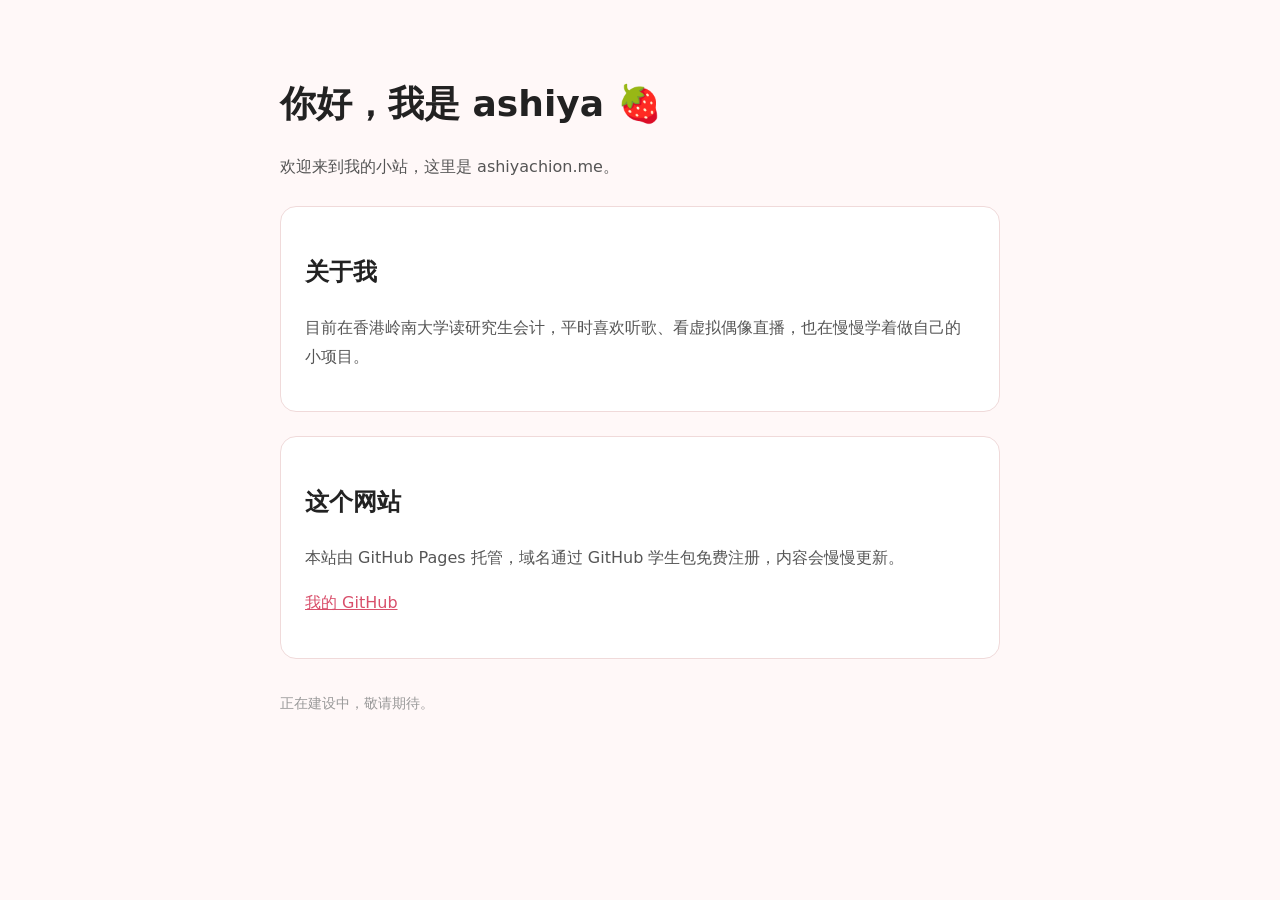
==== index.html @ 86b47fbd "Add personal homepage" ====
<!DOCTYPE html>
<html lang="zh-CN">
<head>
<meta charset="utf-8">
<meta name="viewport" content="width=device-width, initial-scale=1">
<title>ashiya 的小站</title>
<style>
body{font-family:system-ui,-apple-system,"PingFang SC","Microsoft YaHei",sans-serif;max-width:720px;margin:0 auto;padding:48px 24px;color:#222;line-height:1.8;background:#fff8f8}
h1{font-size:36px;margin-bottom:8px}
p{color:#555}
.card{background:#fff;border:1px solid #f0dada;border-radius:16px;padding:24px;margin-top:24px}
a{color:#d94f6b}
</style>
</head>
<body>
<h1>你好，我是 ashiya 🍓</h1>
<p>欢迎来到我的小站，这里是 ashiyachion.me。</p>
<div class="card">
<h2>关于我</h2>
<p>目前在香港岭南大学读研究生会计，平时喜欢听歌、看虚拟偶像直播，也在慢慢学着做自己的小项目。</p>
</div>
<div class="card">
<h2>这个网站</h2>
<p>本站由 GitHub Pages 托管，域名通过 GitHub 学生包免费注册，内容会慢慢更新。</p>
<p><a href="https://github.com/rochienn">我的 GitHub</a></p>
</div>
<p style="margin-top:32px;color:#999;font-size:14px">正在建设中，敬请期待。</p>
</body>
</html>
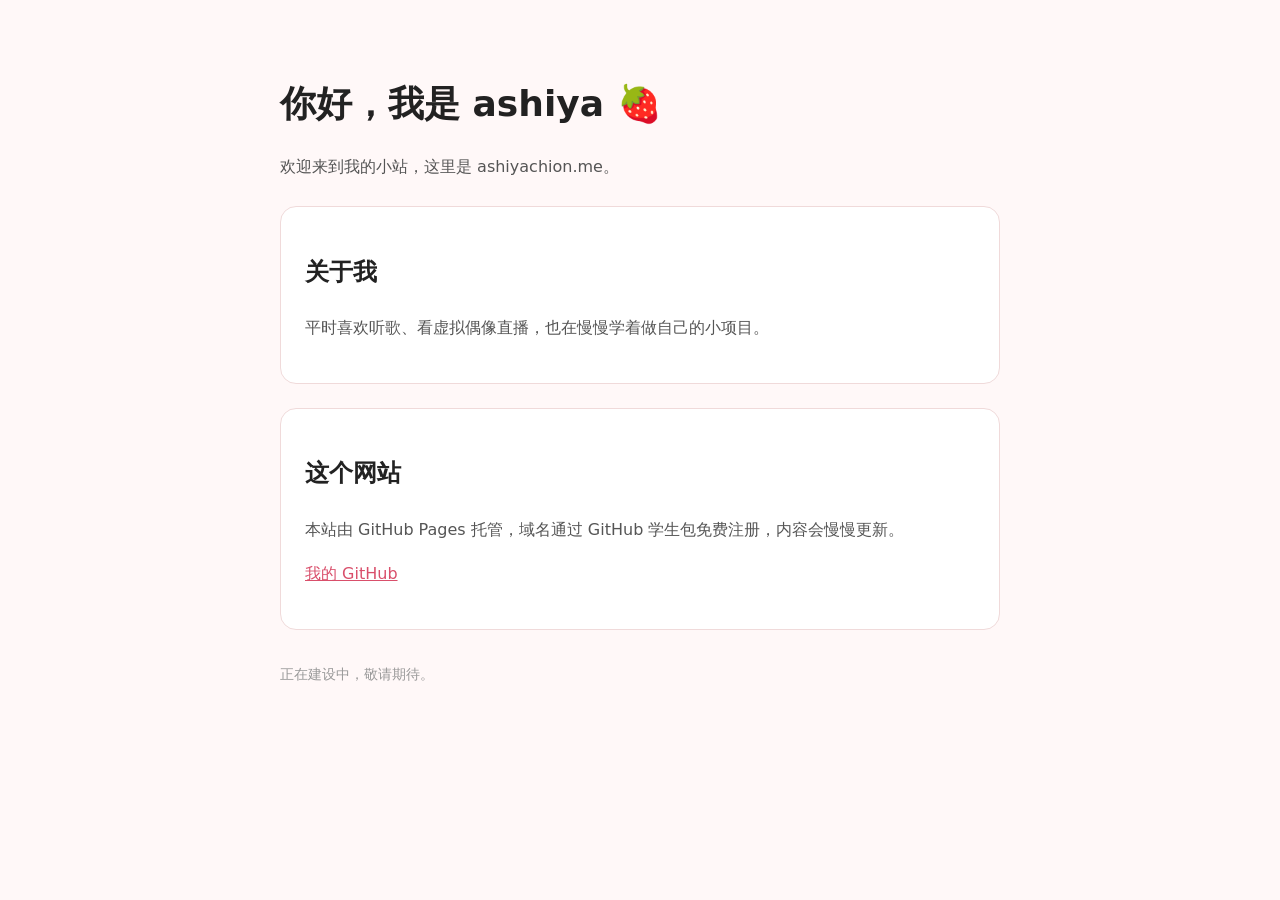
==== commit 9b46199e: "Update introduction in index.html Removed the mention of studying at Lingnan University from the int" ====
--- a/index.html
+++ b/index.html
@@ -17,7 +17,7 @@
 <p>欢迎来到我的小站，这里是 ashiyachion.me。</p>
 <div class="card">
 <h2>关于我</h2>
-<p>目前在香港岭南大学读研究生会计，平时喜欢听歌、看虚拟偶像直播，也在慢慢学着做自己的小项目。</p>
+<p>平时喜欢听歌、看虚拟偶像直播，也在慢慢学着做自己的小项目。</p>
 </div>
 <div class="card">
 <h2>这个网站</h2>
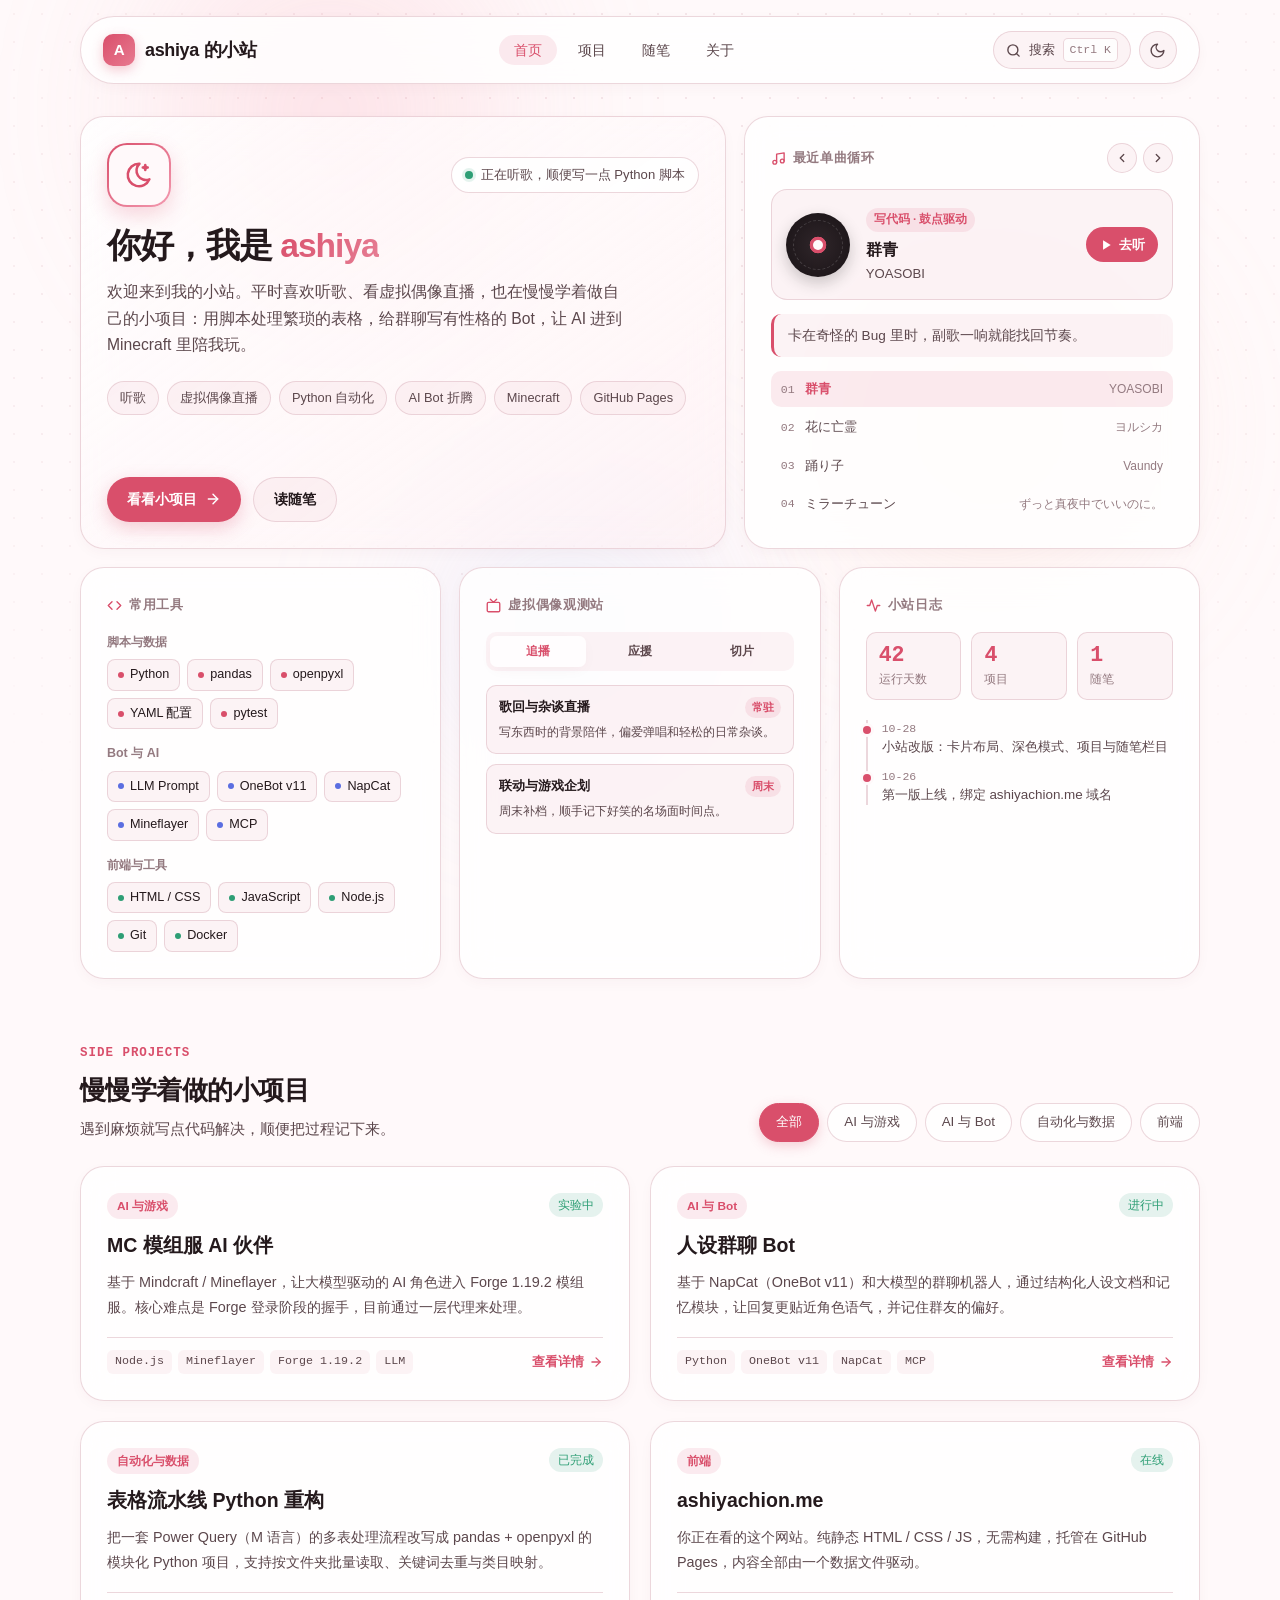
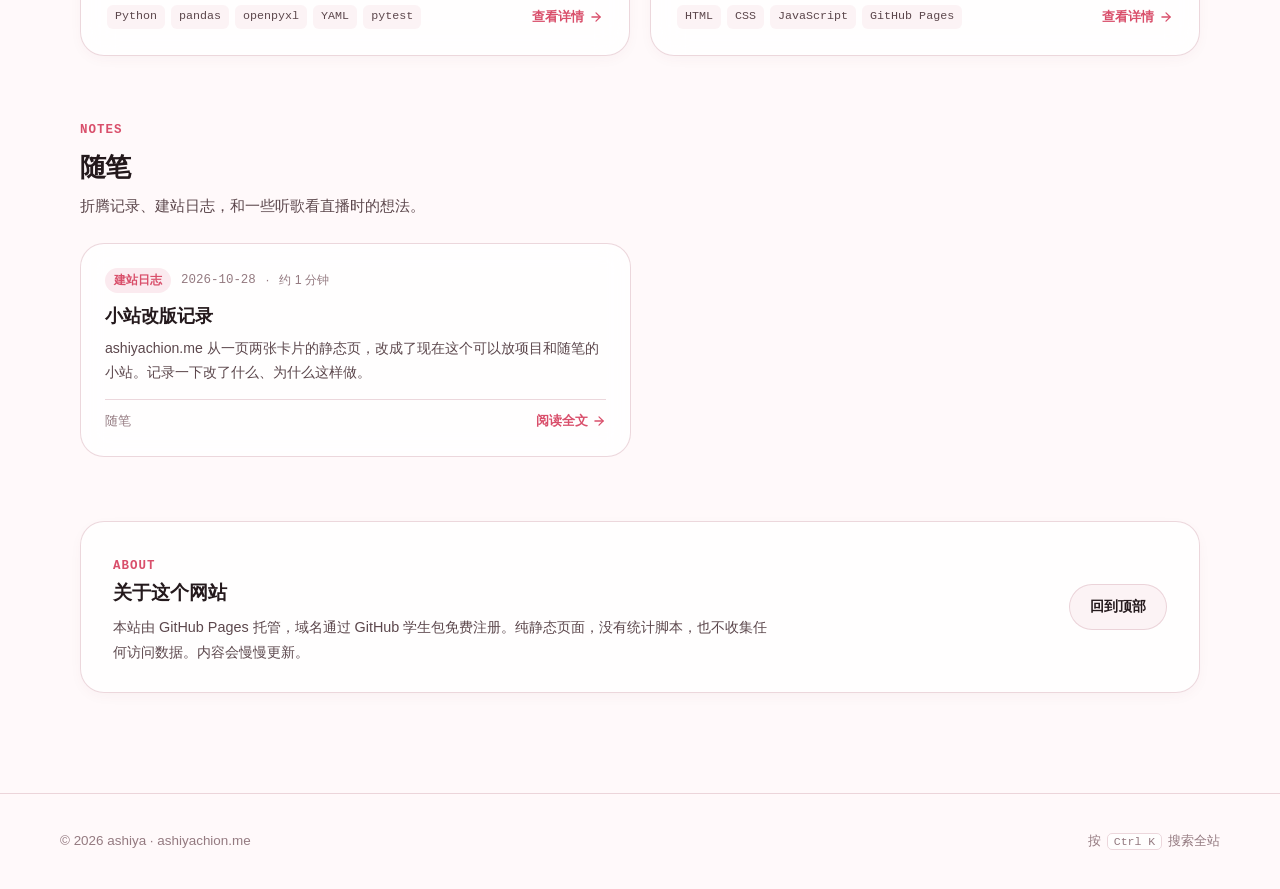
==== commit 9f3e6c85: "Update personal site with card layout, themes, projects and notes" ====
--- a/index.html
+++ b/index.html
@@ -1,29 +1,283 @@
 <!DOCTYPE html>
 <html lang="zh-CN">
 <head>
-<meta charset="utf-8">
-<meta name="viewport" content="width=device-width, initial-scale=1">
-<title>ashiya 的小站</title>
-<style>
-body{font-family:system-ui,-apple-system,"PingFang SC","Microsoft YaHei",sans-serif;max-width:720px;margin:0 auto;padding:48px 24px;color:#222;line-height:1.8;background:#fff8f8}
-h1{font-size:36px;margin-bottom:8px}
-p{color:#555}
-.card{background:#fff;border:1px solid #f0dada;border-radius:16px;padding:24px;margin-top:24px}
-a{color:#d94f6b}
-</style>
+  <meta charset="utf-8" />
+  <meta name="viewport" content="width=device-width, initial-scale=1" />
+  <title>ashiya 的小站</title>
+  <meta name="description" content="ashiya 的个人小站：听歌、虚拟偶像直播，以及慢慢学着做的小项目。" />
+  <link rel="canonical" href="https://ashiyachion.me/" />
+
+  <meta property="og:type" content="website" />
+  <meta property="og:site_name" content="ashiya 的小站" />
+  <meta property="og:title" content="ashiya 的小站" />
+  <meta property="og:description" content="听歌、虚拟偶像直播，以及慢慢学着做的小项目。" />
+  <meta property="og:url" content="https://ashiyachion.me/" />
+  <meta property="og:locale" content="zh_CN" />
+  <meta name="twitter:card" content="summary" />
+
+  <meta name="theme-color" content="#fff9fa" />
+  <link rel="icon" type="image/svg+xml" href="./assets/favicon.svg" />
+
+  <!-- 在渲染前确定主题，避免深色模式下首屏闪白 -->
+  <script>
+    (function () {
+      var t = null;
+      try { t = localStorage.getItem("ashiya_theme"); } catch (e) {}
+      if (t !== "light" && t !== "dark") {
+        t = window.matchMedia && window.matchMedia("(prefers-color-scheme: dark)").matches ? "dark" : "light";
+      }
+      document.documentElement.setAttribute("data-theme", t);
+    })();
+  </script>
+
+  <link rel="stylesheet" href="./assets/css/style.css" />
 </head>
 <body>
-<h1>你好，我是 ashiya 🍓</h1>
-<p>欢迎来到我的小站，这里是 ashiyachion.me。</p>
-<div class="card">
-<h2>关于我</h2>
-<p>平时喜欢听歌、看虚拟偶像直播，也在慢慢学着做自己的小项目。</p>
-</div>
-<div class="card">
-<h2>这个网站</h2>
-<p>本站由 GitHub Pages 托管，域名通过 GitHub 学生包免费注册，内容会慢慢更新。</p>
-<p><a href="https://github.com/rochienn">我的 GitHub</a></p>
-</div>
-<p style="margin-top:32px;color:#999;font-size:14px">正在建设中，敬请期待。</p>
+  <a class="skip-link" href="#main">跳到正文</a>
+
+  <div class="ambient-canvas" aria-hidden="true">
+    <div class="ambient-grid"></div>
+    <div class="ambient-orb orb-1"></div>
+    <div class="ambient-orb orb-2"></div>
+    <div class="ambient-orb orb-3"></div>
+  </div>
+
+  <header class="site-header">
+    <nav class="navbar-glass" aria-label="主导航">
+      <a href="#overview" class="brand-link">
+        <span class="brand-mark" aria-hidden="true">A</span>
+        <span class="brand-name">ashiya 的小站</span>
+      </a>
+
+      <ul class="nav-links">
+        <li><a href="#overview" class="nav-link">首页</a></li>
+        <li><a href="#projects" class="nav-link">项目</a></li>
+        <li><a href="#notes" class="nav-link">随笔</a></li>
+        <li><a href="#about-site" class="nav-link">关于</a></li>
+      </ul>
+
+      <div class="nav-actions">
+        <button type="button" class="cmd-trigger" id="cmd-trigger-btn" aria-label="搜索（Ctrl + K）">
+          <svg width="15" height="15" viewBox="0 0 24 24" fill="none" stroke="currentColor" stroke-width="2.2" stroke-linecap="round" stroke-linejoin="round" aria-hidden="true"><circle cx="11" cy="11" r="8"/><path d="m21 21-4.3-4.3"/></svg>
+          <span class="cmd-trigger-text">搜索</span>
+          <kbd class="cmd-kbd mono">Ctrl K</kbd>
+        </button>
+
+        <button type="button" class="icon-btn" id="theme-toggle-btn" aria-label="切换深色模式" aria-pressed="false">
+          <svg class="icon-moon" width="17" height="17" viewBox="0 0 24 24" fill="none" stroke="currentColor" stroke-width="2" stroke-linecap="round" stroke-linejoin="round" aria-hidden="true"><path d="M12 3a6 6 0 0 0 9 9 9 9 0 1 1-9-9Z"/></svg>
+          <svg class="icon-sun" width="17" height="17" viewBox="0 0 24 24" fill="none" stroke="currentColor" stroke-width="2" stroke-linecap="round" stroke-linejoin="round" aria-hidden="true"><circle cx="12" cy="12" r="4"/><path d="M12 2v2"/><path d="M12 20v2"/><path d="m4.93 4.93 1.41 1.41"/><path d="m17.66 17.66 1.41 1.41"/><path d="M2 12h2"/><path d="M20 12h2"/><path d="m6.34 17.66-1.41 1.41"/><path d="m19.07 4.93-1.41 1.41"/></svg>
+        </button>
+
+        <a data-github-link hidden target="_blank" rel="noopener noreferrer" class="icon-btn" aria-label="GitHub">
+          <svg width="18" height="18" viewBox="0 0 24 24" fill="none" stroke="currentColor" stroke-width="2" stroke-linecap="round" stroke-linejoin="round" aria-hidden="true"><path d="M15 22v-4a4.8 4.8 0 0 0-1-3.5c3 0 6-2 6-5.5.08-1.25-.27-2.48-1-3.5.28-1.15.28-2.35 0-3.5 0 0-1 0-3 1.5-2.64-.5-5.36-.5-8 0C6 2 5 2 5 2c-.3 1.15-.3 2.35 0 3.5A5.403 5.403 0 0 0 4 9c0 3.5 3 5.5 6 5.5-.39.49-.68 1.05-.85 1.65-.17.6-.22 1.23-.15 1.85v4"/><path d="M9 18c-4.51 2-5-2-7-2"/></svg>
+        </a>
+      </div>
+    </nav>
+  </header>
+
+  <main id="main" class="main-container">
+    <noscript>
+      <p class="noscript-hint">本站的大部分内容需要 JavaScript 才能显示，请开启后刷新页面。</p>
+    </noscript>
+
+    <section id="overview" aria-label="个人概览">
+      <div class="bento-grid">
+        <!-- 个人介绍 -->
+        <article class="bento-card card-col-7 hero-bio-card">
+          <div>
+            <div class="hero-top-row">
+              <div class="avatar-ring" aria-hidden="true">
+                <div class="avatar-inner">
+                  <svg width="30" height="30" viewBox="0 0 24 24" fill="none" stroke="currentColor" stroke-width="2" stroke-linecap="round" stroke-linejoin="round"><path d="M12 3c.132 0 .263 0 .393 0a7.5 7.5 0 0 0 7.92 12.446a9 9 0 1 1 -8.313 -12.454z"/><path d="M17 4a2 2 0 0 0 2 2a2 2 0 0 0 -2 2a2 2 0 0 0 -2 -2a2 2 0 0 0 2 -2"/></svg>
+                </div>
+              </div>
+              <button type="button" class="status-pill" id="status-switcher" aria-label="当前状态，点击切换">
+                <span class="status-dot" aria-hidden="true"></span>
+                <span id="status-text" aria-live="polite">正在听歌，顺便写一点 Python 脚本</span>
+              </button>
+            </div>
+
+            <h1 class="hero-greeting">你好，我是 <span class="highlight-name">ashiya</span></h1>
+            <p class="hero-desc">
+              欢迎来到我的小站。平时喜欢听歌、看虚拟偶像直播，也在慢慢学着做自己的小项目：用脚本处理繁琐的表格，给群聊写有性格的 Bot，让 AI 进到 Minecraft 里陪我玩。
+            </p>
+            <ul class="identity-tags" id="hero-tags" aria-label="兴趣标签"></ul>
+          </div>
+
+          <div class="hero-actions">
+            <a href="#projects" class="btn btn-primary">
+              <span>看看小项目</span>
+              <svg width="16" height="16" viewBox="0 0 24 24" fill="none" stroke="currentColor" stroke-width="2.2" stroke-linecap="round" stroke-linejoin="round" aria-hidden="true"><path d="M5 12h14"/><path d="m12 5 7 7-7 7"/></svg>
+            </a>
+            <a href="#notes" class="btn btn-secondary">读随笔</a>
+            <a data-github-link hidden target="_blank" rel="noopener noreferrer" class="btn btn-secondary">GitHub</a>
+          </div>
+        </article>
+
+        <!-- 最近在听 -->
+        <article class="bento-card card-col-5 music-card" id="music-card" aria-labelledby="music-heading">
+          <div class="card-header-mini">
+            <h2 class="card-label" id="music-heading">
+              <svg width="15" height="15" viewBox="0 0 24 24" fill="none" stroke="currentColor" stroke-width="2.2" stroke-linecap="round" stroke-linejoin="round" aria-hidden="true"><path d="M9 18V5l12-2v13"/><circle cx="6" cy="18" r="3"/><circle cx="18" cy="16" r="3"/></svg>
+              <span>最近单曲循环</span>
+            </h2>
+            <div class="player-btns">
+              <button type="button" class="ctrl-btn" id="btn-prev-track" aria-label="上一首">
+                <svg width="14" height="14" viewBox="0 0 24 24" fill="none" stroke="currentColor" stroke-width="2.2" stroke-linecap="round" stroke-linejoin="round" aria-hidden="true"><path d="m15 18-6-6 6-6"/></svg>
+              </button>
+              <button type="button" class="ctrl-btn" id="btn-next-track" aria-label="下一首">
+                <svg width="14" height="14" viewBox="0 0 24 24" fill="none" stroke="currentColor" stroke-width="2.2" stroke-linecap="round" stroke-linejoin="round" aria-hidden="true"><path d="m9 18 6-6-6-6"/></svg>
+              </button>
+            </div>
+          </div>
+
+          <div class="music-player-body">
+            <div class="vinyl-stage">
+              <div class="vinyl-disc" id="vinyl-disc" aria-hidden="true"><div class="vinyl-hole"></div></div>
+              <div class="track-meta" aria-live="polite">
+                <span class="track-mood-badge" id="track-mood"></span>
+                <div class="track-title" id="track-title"></div>
+                <div class="track-artist" id="track-artist"></div>
+              </div>
+              <a class="listen-link" id="track-listen" href="#" target="_blank" rel="noopener noreferrer" aria-label="在网易云音乐中收听">
+                <svg width="14" height="14" viewBox="0 0 24 24" fill="currentColor" aria-hidden="true"><polygon points="7 4 20 12 7 20 7 4"/></svg>
+                <span>去听</span>
+              </a>
+            </div>
+            <p class="track-note" id="track-note"></p>
+            <ol class="mini-playlist" id="mini-playlist" aria-label="歌单"></ol>
+          </div>
+        </article>
+
+        <!-- 技术栈 -->
+        <article class="bento-card card-col-4" aria-labelledby="skills-heading">
+          <div class="card-header-mini">
+            <h2 class="card-label" id="skills-heading">
+              <svg width="15" height="15" viewBox="0 0 24 24" fill="none" stroke="currentColor" stroke-width="2.2" stroke-linecap="round" stroke-linejoin="round" aria-hidden="true"><polyline points="16 18 22 12 16 6"/><polyline points="8 6 2 12 8 18"/></svg>
+              <span>常用工具</span>
+            </h2>
+          </div>
+          <div class="skill-group-list" id="skills-matrix"></div>
+        </article>
+
+        <!-- 直播观测 -->
+        <article class="bento-card card-col-4" aria-labelledby="vup-heading">
+          <div class="card-header-mini">
+            <h2 class="card-label" id="vup-heading">
+              <svg width="15" height="15" viewBox="0 0 24 24" fill="none" stroke="currentColor" stroke-width="2.2" stroke-linecap="round" stroke-linejoin="round" aria-hidden="true"><rect width="20" height="15" x="2" y="7" rx="2" ry="2"/><polyline points="17 2 12 7 7 2"/></svg>
+              <span>虚拟偶像观测站</span>
+            </h2>
+          </div>
+          <div class="vup-tabs" role="tablist" aria-label="观测分类">
+            <button type="button" class="vup-tab active" data-vup-tab="routine" role="tab" aria-selected="true" aria-controls="vup-panel-content" tabindex="0">追播</button>
+            <button type="button" class="vup-tab" data-vup-tab="craft" role="tab" aria-selected="false" aria-controls="vup-panel-content" tabindex="-1">应援</button>
+            <button type="button" class="vup-tab" data-vup-tab="clips" role="tab" aria-selected="false" aria-controls="vup-panel-content" tabindex="-1">切片</button>
+          </div>
+          <div class="vup-panel-content" id="vup-panel-content" role="tabpanel"></div>
+        </article>
+
+        <!-- 小站日志 -->
+        <article class="bento-card card-col-4" aria-labelledby="log-heading">
+          <div class="card-header-mini">
+            <h2 class="card-label" id="log-heading">
+              <svg width="15" height="15" viewBox="0 0 24 24" fill="none" stroke="currentColor" stroke-width="2.2" stroke-linecap="round" stroke-linejoin="round" aria-hidden="true"><path d="M22 12h-4l-3 9L9 3l-3 9H2"/></svg>
+              <span>小站日志</span>
+            </h2>
+          </div>
+          <dl class="telemetry-stats">
+            <div class="stat-box"><dt class="stat-label">运行天数</dt><dd class="stat-value mono" id="stat-days">-</dd></div>
+            <div class="stat-box"><dt class="stat-label">项目</dt><dd class="stat-value mono" id="stat-projects">-</dd></div>
+            <div class="stat-box"><dt class="stat-label">随笔</dt><dd class="stat-value mono" id="stat-notes">-</dd></div>
+          </dl>
+          <ol class="changelog-list" id="changelog-list" aria-label="更新日志"></ol>
+        </article>
+      </div>
+    </section>
+
+    <section id="projects" aria-labelledby="projects-heading">
+      <div class="section-header">
+        <div class="section-title-group">
+          <span class="section-eyebrow mono">Side Projects</span>
+          <h2 class="section-title" id="projects-heading">慢慢学着做的小项目</h2>
+          <p class="section-subtitle">遇到麻烦就写点代码解决，顺便把过程记下来。</p>
+        </div>
+        <div class="filter-bar" id="project-filters" aria-label="按分类筛选项目"></div>
+      </div>
+      <div class="projects-grid" id="projects-grid"></div>
+    </section>
+
+    <section id="notes" aria-labelledby="notes-heading">
+      <div class="section-header">
+        <div class="section-title-group">
+          <span class="section-eyebrow mono">Notes</span>
+          <h2 class="section-title" id="notes-heading">随笔</h2>
+          <p class="section-subtitle">折腾记录、建站日志，和一些听歌看直播时的想法。</p>
+        </div>
+        <div class="filter-bar" id="note-filters" aria-label="按分类筛选随笔"></div>
+      </div>
+      <div class="notes-layout" id="notes-grid"></div>
+    </section>
+
+    <section id="about-site" aria-labelledby="about-heading">
+      <div class="manifesto-banner">
+        <div class="manifesto-text">
+          <span class="section-eyebrow mono">About</span>
+          <h2 class="manifesto-title" id="about-heading">关于这个网站</h2>
+          <p class="manifesto-desc">
+            本站由 GitHub Pages 托管，域名通过 GitHub 学生包免费注册。纯静态页面，没有统计脚本，也不收集任何访问数据。内容会慢慢更新。
+          </p>
+        </div>
+        <div class="manifesto-actions">
+          <a data-github-link hidden target="_blank" rel="noopener noreferrer" class="btn btn-primary">访问 GitHub</a>
+          <a href="#overview" class="btn btn-secondary">回到顶部</a>
+        </div>
+      </div>
+    </section>
+  </main>
+
+  <footer class="site-footer">
+    <div class="footer-inner">
+      <span>&copy; <span id="footer-year">2026</span> ashiya · ashiyachion.me</span>
+      <span class="footer-hint">按 <kbd class="cmd-kbd mono">Ctrl K</kbd> 搜索全站</span>
+    </div>
+  </footer>
+
+  <!-- 阅读器（文章 / 项目详情） -->
+  <div class="modal-overlay" id="reader-modal" role="dialog" aria-modal="true" aria-labelledby="modal-title" aria-hidden="true">
+    <div class="modal-window">
+      <div class="modal-topbar">
+        <div class="modal-badge-group">
+          <span class="note-category" id="modal-badge"></span>
+          <span class="mono" id="modal-submeta"></span>
+        </div>
+        <button type="button" class="modal-close-btn" id="modal-close-btn" aria-label="关闭（Esc）">
+          <svg width="16" height="16" viewBox="0 0 24 24" fill="none" stroke="currentColor" stroke-width="2.2" stroke-linecap="round" stroke-linejoin="round" aria-hidden="true"><path d="M18 6 6 18"/><path d="m6 6 12 12"/></svg>
+        </button>
+      </div>
+      <div class="modal-body">
+        <h2 class="reader-title" id="modal-title"></h2>
+        <div class="reader-content" id="modal-content"></div>
+      </div>
+    </div>
+  </div>
+
+  <!-- 命令面板 -->
+  <div class="modal-overlay" id="cmd-modal" role="dialog" aria-modal="true" aria-label="搜索" aria-hidden="true">
+    <div class="modal-window cmd-window">
+      <div class="cmd-input-wrap">
+        <svg width="18" height="18" viewBox="0 0 24 24" fill="none" stroke="currentColor" stroke-width="2.2" stroke-linecap="round" stroke-linejoin="round" class="cmd-input-icon" aria-hidden="true"><circle cx="11" cy="11" r="8"/><path d="m21 21-4.3-4.3"/></svg>
+        <input type="text" class="cmd-input" id="cmd-input" placeholder="搜索文章、项目、歌曲或操作" autocomplete="off" role="combobox" aria-expanded="true" aria-controls="cmd-results" aria-autocomplete="list" />
+        <kbd class="cmd-kbd mono">Esc</kbd>
+      </div>
+      <ul class="cmd-results" id="cmd-results" role="listbox" aria-label="搜索结果"></ul>
+      <div class="cmd-footer mono">
+        <span><kbd class="cmd-kbd">↑</kbd><kbd class="cmd-kbd">↓</kbd> 选择</span>
+        <span><kbd class="cmd-kbd">Enter</kbd> 打开</span>
+      </div>
+    </div>
+  </div>
+
+  <script src="./assets/js/data.js"></script>
+  <script src="./assets/js/app.js"></script>
 </body>
 </html>
--- a/assets/css/style.css
+++ b/assets/css/style.css
@@ -0,0 +1,1839 @@
+/* ==========================================================================
+   ashiya 的小站 (ashiyachion.me) - 核心样式表
+   设计语言：清新现代暖调 + Bento Grid 便当盒布局 + 毛玻璃质感 + 深浅双主题
+   ========================================================================== */
+
+:root {
+  /* 浅色主题（默认：暖白樱花调） */
+  --bg-primary: #fff9fa;
+  --bg-secondary: #fdf2f4;
+  --bg-elevated: rgba(255, 255, 255, 0.82);
+  --bg-elevated-hover: rgba(255, 255, 255, 0.94);
+  --bg-subtle: rgba(248, 228, 232, 0.45);
+  --bg-code: #f8eef0;
+  --bg-modal-backdrop: rgba(34, 20, 26, 0.36);
+
+  /* 文本颜色 */
+  --text-primary: #24191c;
+  --text-secondary: #5c474c;
+  --text-muted: #947a80;
+  --text-on-accent: #ffffff;
+
+  /* 品牌强调色（延续原站 #d94f6b 莓果樱桃色系） */
+  --accent-primary: #d94f6b;
+  --accent-secondary: #e87a90;
+  --accent-soft: rgba(217, 79, 107, 0.11);
+  --accent-soft-hover: rgba(217, 79, 107, 0.18);
+  --accent-border: rgba(217, 79, 107, 0.28);
+
+  /* 辅助点缀色 */
+  --tone-indigo: #5b6ee1;
+  --tone-indigo-soft: rgba(91, 110, 225, 0.11);
+  --tone-emerald: #2e9e75;
+  --tone-emerald-soft: rgba(46, 158, 117, 0.12);
+  --tone-amber: #d9822b;
+  --tone-amber-soft: rgba(217, 130, 43, 0.12);
+
+  /* 边框与阴影 */
+  --border-subtle: rgba(226, 194, 201, 0.65);
+  --border-strong: rgba(217, 79, 107, 0.35);
+  --shadow-sm: 0 4px 16px -4px rgba(120, 50, 65, 0.06);
+  --shadow-md: 0 12px 32px -8px rgba(120, 50, 65, 0.09);
+  --shadow-lg: 0 24px 48px -12px rgba(120, 50, 65, 0.15);
+
+  /* 热力图色阶 */
+  --heat-0: rgba(226, 194, 201, 0.32);
+  --heat-1: #f9d5dd;
+  --heat-2: #f2a6b8;
+  --heat-3: #e6738d;
+  --heat-4: #d94f6b;
+
+  /* 尺寸与圆角 */
+  --radius-sm: 10px;
+  --radius-md: 16px;
+  --radius-lg: 24px;
+  --radius-xl: 30px;
+  --radius-full: 9999px;
+  --max-width: 1160px;
+  --header-height: 68px;
+  --transition-fast: 0.18s cubic-bezier(0.22, 1, 0.36, 1);
+  --transition-base: 0.3s cubic-bezier(0.22, 1, 0.36, 1);
+}
+
+[data-theme="dark"] {
+  /* 深色主题（夜樱星光调） */
+  --bg-primary: #120f16;
+  --bg-secondary: #1a1520;
+  --bg-elevated: rgba(30, 24, 38, 0.78);
+  --bg-elevated-hover: rgba(38, 30, 48, 0.92);
+  --bg-subtle: rgba(255, 255, 255, 0.05);
+  --bg-code: #18131e;
+  --bg-modal-backdrop: rgba(6, 4, 9, 0.68);
+
+  --text-primary: #f5eef0;
+  --text-secondary: #c4b2b8;
+  --text-muted: #847077;
+  --text-on-accent: #120f16;
+
+  --accent-primary: #f0718b;
+  --accent-secondary: #ff9bb0;
+  --accent-soft: rgba(240, 113, 139, 0.14);
+  --accent-soft-hover: rgba(240, 113, 139, 0.24);
+  --accent-border: rgba(240, 113, 139, 0.34);
+
+  --tone-indigo: #8395ff;
+  --tone-indigo-soft: rgba(131, 149, 255, 0.15);
+  --tone-emerald: #4cc396;
+  --tone-emerald-soft: rgba(76, 195, 150, 0.15);
+  --tone-amber: #f2a359;
+  --tone-amber-soft: rgba(242, 163, 89, 0.15);
+
+  --border-subtle: rgba(255, 220, 230, 0.1);
+  --border-strong: rgba(240, 113, 139, 0.42);
+  --shadow-sm: 0 4px 16px -4px rgba(0, 0, 0, 0.35);
+  --shadow-md: 0 14px 34px -8px rgba(0, 0, 0, 0.45);
+  --shadow-lg: 0 28px 56px -12px rgba(0, 0, 0, 0.65);
+
+  --heat-0: rgba(255, 255, 255, 0.06);
+  --heat-1: rgba(240, 113, 139, 0.25);
+  --heat-2: rgba(240, 113, 139, 0.5);
+  --heat-3: rgba(240, 113, 139, 0.75);
+  --heat-4: #f0718b;
+}
+
+/* 基础重置 */
+*,
+*::before,
+*::after {
+  box-sizing: border-box;
+  margin: 0;
+  padding: 0;
+}
+
+html {
+  scroll-behavior: smooth;
+  scroll-padding-top: 92px;
+  font-size: 16px;
+}
+
+body {
+  font-family: -apple-system, BlinkMacSystemFont, "Segoe UI", "PingFang SC",
+    "Hiragino Sans GB", "Microsoft YaHei", "Noto Sans SC", sans-serif;
+  background-color: var(--bg-primary);
+  color: var(--text-primary);
+  line-height: 1.7;
+  min-height: 100vh;
+  overflow-x: hidden;
+  transition: background-color var(--transition-base), color var(--transition-base);
+  position: relative;
+}
+
+code,
+pre,
+.mono {
+  font-family: "JetBrains Mono", "Cascadia Code", "Fira Code", Consolas, monospace;
+}
+
+a {
+  color: inherit;
+  text-decoration: none;
+  transition: color var(--transition-fast);
+}
+
+button {
+  font: inherit;
+  color: inherit;
+  background: none;
+  border: none;
+  cursor: pointer;
+}
+
+/* ==========================================================================
+   背景环境氛围层 (Ambient Orbs & Subtle Grid)
+   ========================================================================== */
+.ambient-canvas {
+  position: fixed;
+  inset: 0;
+  pointer-events: none;
+  z-index: -1;
+  overflow: hidden;
+}
+
+.ambient-grid {
+  position: absolute;
+  inset: 0;
+  background-image: radial-gradient(var(--border-subtle) 1px, transparent 1px);
+  background-size: 28px 28px;
+  opacity: 0.55;
+  mask-image: radial-gradient(ellipse 80% 70% at 50% 30%, #000 40%, transparent 100%);
+  -webkit-mask-image: radial-gradient(ellipse 80% 70% at 50% 30%, #000 40%, transparent 100%);
+}
+
+.ambient-orb {
+  position: absolute;
+  border-radius: 50%;
+  filter: blur(85px);
+  opacity: 0.42;
+  animation: orb-float 18s ease-in-out infinite alternate;
+}
+
+[data-theme="dark"] .ambient-orb {
+  opacity: 0.18;
+}
+
+.orb-1 {
+  width: 460px;
+  height: 460px;
+  background: radial-gradient(circle, #f7a8b8 0%, transparent 70%);
+  top: -120px;
+  left: calc(50% - 540px);
+}
+
+.orb-2 {
+  width: 420px;
+  height: 420px;
+  background: radial-gradient(circle, #fbd2c0 0%, transparent 70%);
+  top: 220px;
+  right: calc(50% - 560px);
+  animation-delay: -6s;
+}
+
+.orb-3 {
+  width: 380px;
+  height: 380px;
+  background: radial-gradient(circle, #c8d2f8 0%, transparent 70%);
+  bottom: 80px;
+  left: calc(50% - 260px);
+  animation-delay: -11s;
+}
+
+@keyframes orb-float {
+  0% {
+    transform: translate(0, 0) scale(1);
+  }
+  100% {
+    transform: translate(28px, 36px) scale(1.08);
+  }
+}
+
+/* ==========================================================================
+   顶部悬浮毛玻璃导航栏
+   ========================================================================== */
+.site-header {
+  position: sticky;
+  top: 16px;
+  z-index: 100;
+  max-width: var(--max-width);
+  margin: 16px auto 0;
+  padding: 0 20px;
+}
+
+.navbar-glass {
+  height: var(--header-height);
+  background: var(--bg-elevated);
+  backdrop-filter: blur(18px);
+  -webkit-backdrop-filter: blur(18px);
+  border: 1px solid var(--border-subtle);
+  border-radius: var(--radius-full);
+  padding: 0 22px;
+  display: flex;
+  align-items: center;
+  justify-content: space-between;
+  box-shadow: var(--shadow-sm);
+  transition: all var(--transition-base);
+}
+
+.brand-link {
+  display: flex;
+  align-items: center;
+  gap: 10px;
+  font-weight: 700;
+  font-size: 1.125rem;
+  letter-spacing: -0.02em;
+}
+
+.brand-mark {
+  width: 32px;
+  height: 32px;
+  border-radius: 10px;
+  background: linear-gradient(135deg, var(--accent-primary), var(--accent-secondary));
+  color: #fff;
+  display: inline-flex;
+  align-items: center;
+  justify-content: center;
+  font-weight: 800;
+  font-size: 0.95rem;
+  box-shadow: 0 4px 12px rgba(217, 79, 107, 0.3);
+}
+
+.brand-domain {
+  font-size: 0.75rem;
+  font-weight: 500;
+  padding: 2px 8px;
+  border-radius: var(--radius-full);
+  background: var(--accent-soft);
+  color: var(--accent-primary);
+}
+
+.nav-links {
+  display: flex;
+  align-items: center;
+  gap: 6px;
+  list-style: none;
+}
+
+.nav-link {
+  padding: 7px 15px;
+  border-radius: var(--radius-full);
+  font-size: 0.9rem;
+  font-weight: 500;
+  color: var(--text-secondary);
+  transition: all var(--transition-fast);
+}
+
+.nav-link:hover,
+.nav-link.active {
+  color: var(--accent-primary);
+  background: var(--accent-soft);
+}
+
+.nav-actions {
+  display: flex;
+  align-items: center;
+  gap: 8px;
+}
+
+.cmd-trigger {
+  display: inline-flex;
+  align-items: center;
+  gap: 8px;
+  padding: 6px 12px;
+  border-radius: var(--radius-full);
+  background: var(--bg-subtle);
+  border: 1px solid var(--border-subtle);
+  color: var(--text-secondary);
+  font-size: 0.82rem;
+  transition: all var(--transition-fast);
+}
+
+.cmd-trigger:hover {
+  border-color: var(--accent-border);
+  color: var(--accent-primary);
+}
+
+.cmd-kbd {
+  font-size: 0.72rem;
+  padding: 1px 6px;
+  border-radius: 5px;
+  background: var(--bg-elevated);
+  border: 1px solid var(--border-subtle);
+  color: var(--text-muted);
+}
+
+.icon-btn {
+  width: 38px;
+  height: 38px;
+  border-radius: 50%;
+  display: inline-flex;
+  align-items: center;
+  justify-content: center;
+  background: var(--bg-subtle);
+  border: 1px solid var(--border-subtle);
+  color: var(--text-secondary);
+  transition: all var(--transition-fast);
+}
+
+.icon-btn:hover {
+  color: var(--accent-primary);
+  border-color: var(--accent-border);
+  transform: translateY(-1px);
+}
+
+/* ==========================================================================
+   主容器与通用区块标题
+   ========================================================================== */
+.main-container {
+  max-width: var(--max-width);
+  margin: 0 auto;
+  padding: 32px 20px 80px;
+  display: flex;
+  flex-direction: column;
+  gap: 64px;
+}
+
+.section-header {
+  display: flex;
+  flex-wrap: wrap;
+  align-items: flex-end;
+  justify-content: space-between;
+  gap: 16px;
+  margin-bottom: 24px;
+}
+
+.section-title-group {
+  display: flex;
+  flex-direction: column;
+  gap: 4px;
+}
+
+.section-eyebrow {
+  font-size: 0.78rem;
+  font-weight: 600;
+  text-transform: uppercase;
+  letter-spacing: 0.08em;
+  color: var(--accent-primary);
+}
+
+.section-title {
+  font-size: 1.65rem;
+  font-weight: 700;
+  letter-spacing: -0.02em;
+  color: var(--text-primary);
+}
+
+.section-subtitle {
+  font-size: 0.92rem;
+  color: var(--text-secondary);
+}
+
+/* ==========================================================================
+   Bento Grid 便当盒核心布局
+   ========================================================================== */
+.bento-grid {
+  display: grid;
+  grid-template-columns: repeat(12, 1fr);
+  gap: 18px;
+}
+
+.bento-card {
+  background: var(--bg-elevated);
+  backdrop-filter: blur(16px);
+  -webkit-backdrop-filter: blur(16px);
+  border: 1px solid var(--border-subtle);
+  border-radius: var(--radius-lg);
+  padding: 26px;
+  box-shadow: var(--shadow-sm);
+  transition: transform var(--transition-base), box-shadow var(--transition-base),
+    border-color var(--transition-base), background-color var(--transition-base);
+  position: relative;
+  overflow: hidden;
+  display: flex;
+  flex-direction: column;
+}
+
+.bento-card:hover {
+  border-color: var(--accent-border);
+  box-shadow: var(--shadow-md);
+}
+
+.card-col-7 {
+  grid-column: span 7;
+}
+
+.card-col-5 {
+  grid-column: span 5;
+}
+
+.card-col-4 {
+  grid-column: span 4;
+}
+
+.card-col-8 {
+  grid-column: span 8;
+}
+
+.card-col-6 {
+  grid-column: span 6;
+}
+
+.card-col-12 {
+  grid-column: span 12;
+}
+
+.card-header-mini {
+  display: flex;
+  align-items: center;
+  justify-content: space-between;
+  margin-bottom: 16px;
+}
+
+.card-label {
+  display: inline-flex;
+  align-items: center;
+  gap: 7px;
+  font-size: 0.8rem;
+  font-weight: 600;
+  color: var(--text-muted);
+  text-transform: uppercase;
+  letter-spacing: 0.05em;
+}
+
+.card-label svg {
+  color: var(--accent-primary);
+}
+
+/* 1. 个人主名片卡片 (Hero Bio Card) */
+.hero-bio-card {
+  justify-content: space-between;
+  background: linear-gradient(
+    145deg,
+    var(--bg-elevated) 0%,
+    rgba(255, 240, 243, 0.55) 100%
+  );
+}
+
+[data-theme="dark"] .hero-bio-card {
+  background: linear-gradient(
+    145deg,
+    var(--bg-elevated) 0%,
+    rgba(46, 28, 38, 0.55) 100%
+  );
+}
+
+.hero-top-row {
+  display: flex;
+  align-items: center;
+  justify-content: space-between;
+  flex-wrap: wrap;
+  gap: 12px;
+  margin-bottom: 18px;
+}
+
+.avatar-group {
+  display: flex;
+  align-items: center;
+  gap: 16px;
+}
+
+.avatar-ring {
+  width: 64px;
+  height: 64px;
+  border-radius: 20px;
+  background: linear-gradient(135deg, var(--accent-primary), #f39ab0);
+  padding: 2px;
+  box-shadow: 0 8px 20px rgba(217, 79, 107, 0.22);
+}
+
+.avatar-inner {
+  width: 100%;
+  height: 100%;
+  border-radius: 18px;
+  background: var(--bg-primary);
+  display: flex;
+  align-items: center;
+  justify-content: center;
+  color: var(--accent-primary);
+}
+
+.status-pill {
+  display: inline-flex;
+  align-items: center;
+  gap: 8px;
+  padding: 6px 13px;
+  border-radius: var(--radius-full);
+  background: var(--bg-elevated);
+  border: 1px solid var(--border-subtle);
+  font-size: 0.82rem;
+  color: var(--text-secondary);
+  cursor: pointer;
+  transition: all var(--transition-fast);
+  user-select: none;
+}
+
+.status-pill:hover {
+  border-color: var(--accent-border);
+  background: var(--accent-soft);
+}
+
+.status-dot {
+  width: 8px;
+  height: 8px;
+  border-radius: 50%;
+  background: var(--tone-emerald);
+  box-shadow: 0 0 0 3px var(--tone-emerald-soft);
+  animation: pulse-dot 2.4s infinite;
+}
+
+@keyframes pulse-dot {
+  0%,
+  100% {
+    opacity: 1;
+  }
+  50% {
+    opacity: 0.45;
+  }
+}
+
+.hero-greeting {
+  font-size: 2.1rem;
+  font-weight: 800;
+  letter-spacing: -0.03em;
+  line-height: 1.25;
+  margin-bottom: 12px;
+}
+
+.hero-greeting .highlight-name {
+  background: linear-gradient(120deg, var(--accent-primary), #e67e94);
+  -webkit-background-clip: text;
+  -webkit-text-fill-color: transparent;
+}
+
+.hero-desc {
+  font-size: 0.98rem;
+  color: var(--text-secondary);
+  margin-bottom: 22px;
+  max-width: 60ch;
+}
+
+.identity-tags {
+  display: flex;
+  flex-wrap: wrap;
+  gap: 8px;
+  margin-bottom: 24px;
+}
+
+.tag-chip {
+  font-size: 0.8rem;
+  font-weight: 500;
+  padding: 5px 12px;
+  border-radius: var(--radius-full);
+  background: var(--bg-subtle);
+  border: 1px solid var(--border-subtle);
+  color: var(--text-secondary);
+  transition: all var(--transition-fast);
+}
+
+.tag-chip:hover {
+  border-color: var(--accent-border);
+  color: var(--accent-primary);
+  background: var(--accent-soft);
+}
+
+.hero-actions {
+  display: flex;
+  flex-wrap: wrap;
+  gap: 12px;
+  margin-top: auto;
+}
+
+.btn {
+  display: inline-flex;
+  align-items: center;
+  gap: 8px;
+  padding: 10px 20px;
+  border-radius: var(--radius-full);
+  font-size: 0.88rem;
+  font-weight: 600;
+  transition: all var(--transition-fast);
+}
+
+.btn-primary {
+  background: var(--accent-primary);
+  color: #fff;
+  box-shadow: 0 6px 18px rgba(217, 79, 107, 0.28);
+}
+
+.btn-primary:hover {
+  background: var(--accent-secondary);
+  transform: translateY(-1px);
+}
+
+.btn-secondary {
+  background: var(--bg-subtle);
+  color: var(--text-primary);
+  border: 1px solid var(--border-subtle);
+}
+
+.btn-secondary:hover {
+  border-color: var(--accent-border);
+  color: var(--accent-primary);
+  background: var(--accent-soft);
+}
+
+/* 2. 最近单曲循环 (Music Card) */
+.music-player-body {
+  display: flex;
+  flex-direction: column;
+  gap: 14px;
+  height: 100%;
+}
+
+.vinyl-stage {
+  display: flex;
+  align-items: center;
+  gap: 16px;
+  padding: 14px;
+  border-radius: var(--radius-md);
+  background: var(--bg-subtle);
+  border: 1px solid var(--border-subtle);
+}
+
+.vinyl-disc {
+  width: 64px;
+  height: 64px;
+  border-radius: 50%;
+  flex-shrink: 0;
+  background: radial-gradient(circle, var(--accent-primary) 0%, var(--accent-primary) 18%, #2b2226 19%, #181215 100%);
+  position: relative;
+  display: flex;
+  align-items: center;
+  justify-content: center;
+  box-shadow: 0 6px 16px rgba(0, 0, 0, 0.2);
+}
+
+.vinyl-disc::before {
+  content: "";
+  position: absolute;
+  inset: 7px;
+  border-radius: 50%;
+  border: 1px dashed rgba(255, 255, 255, 0.16);
+}
+
+.vinyl-disc.is-switching {
+  animation: spin-once 0.9s cubic-bezier(0.22, 1, 0.36, 1);
+}
+
+.music-card:hover .vinyl-disc {
+  animation: spin-vinyl 6s linear infinite;
+}
+
+.vinyl-hole {
+  width: 10px;
+  height: 10px;
+  border-radius: 50%;
+  background: var(--bg-primary);
+}
+
+@keyframes spin-once {
+  from { transform: rotate(0deg); }
+  to { transform: rotate(360deg); }
+}
+
+@keyframes spin-vinyl {
+  from { transform: rotate(0deg); }
+  to { transform: rotate(360deg); }
+}
+
+.track-meta {
+  flex: 1;
+  min-width: 0;
+}
+
+.track-mood-badge {
+  display: inline-block;
+  font-size: 0.72rem;
+  font-weight: 600;
+  color: var(--accent-primary);
+  background: var(--accent-soft);
+  padding: 2px 8px;
+  border-radius: var(--radius-full);
+  margin-bottom: 4px;
+}
+
+.track-title {
+  font-size: 1rem;
+  font-weight: 700;
+  white-space: nowrap;
+  overflow: hidden;
+  text-overflow: ellipsis;
+}
+
+.track-artist {
+  font-size: 0.82rem;
+  color: var(--text-secondary);
+  white-space: nowrap;
+  overflow: hidden;
+  text-overflow: ellipsis;
+}
+
+.listen-link {
+  flex-shrink: 0;
+  display: inline-flex;
+  align-items: center;
+  gap: 6px;
+  padding: 7px 13px;
+  border-radius: var(--radius-full);
+  background: var(--accent-primary);
+  color: #fff;
+  font-size: 0.8rem;
+  font-weight: 600;
+  transition: background var(--transition-fast), transform var(--transition-fast);
+}
+
+.listen-link:hover {
+  background: var(--accent-secondary);
+  transform: translateY(-1px);
+}
+
+.track-note {
+  font-size: 0.85rem;
+  color: var(--text-secondary);
+  background: var(--bg-subtle);
+  padding: 10px 14px;
+  border-radius: var(--radius-sm);
+  border-left: 3px solid var(--accent-primary);
+}
+
+.player-btns {
+  display: flex;
+  align-items: center;
+  gap: 6px;
+}
+
+.ctrl-btn {
+  width: 30px;
+  height: 30px;
+  border-radius: 50%;
+  display: inline-flex;
+  align-items: center;
+  justify-content: center;
+  background: var(--bg-subtle);
+  border: 1px solid var(--border-subtle);
+  color: var(--text-secondary);
+  transition: all var(--transition-fast);
+}
+
+.ctrl-btn:hover {
+  border-color: var(--accent-border);
+  color: var(--accent-primary);
+}
+
+.mini-playlist {
+  display: flex;
+  flex-direction: column;
+  gap: 2px;
+  margin-top: auto;
+}
+
+.mini-track-item {
+  width: 100%;
+  display: grid;
+  grid-template-columns: auto 1fr auto;
+  align-items: center;
+  gap: 10px;
+  padding: 7px 10px;
+  border-radius: var(--radius-sm);
+  font-size: 0.82rem;
+  color: var(--text-secondary);
+  text-align: left;
+  transition: background var(--transition-fast), color var(--transition-fast);
+}
+
+.mini-track-index {
+  font-size: 0.72rem;
+  color: var(--text-muted);
+}
+
+.mini-track-name {
+  white-space: nowrap;
+  overflow: hidden;
+  text-overflow: ellipsis;
+}
+
+.mini-track-artist {
+  font-size: 0.75rem;
+  color: var(--text-muted);
+  white-space: nowrap;
+}
+
+.mini-track-item:hover,
+.mini-track-item.active {
+  background: var(--accent-soft);
+  color: var(--accent-primary);
+}
+
+.mini-track-item.active .mini-track-name {
+  font-weight: 600;
+}
+
+/* 3. 技术折腾工具箱卡片 (Craft & Tech Matrix) */
+.skill-group-list {
+  display: flex;
+  flex-direction: column;
+  gap: 14px;
+}
+
+.skill-group-title {
+  font-size: 0.78rem;
+  font-weight: 600;
+  color: var(--text-muted);
+  margin-bottom: 6px;
+}
+
+.skill-pills {
+  display: flex;
+  flex-wrap: wrap;
+  gap: 7px;
+}
+
+.skill-pill {
+  display: inline-flex;
+  align-items: center;
+  gap: 6px;
+  padding: 4px 10px;
+  border-radius: 8px;
+  font-size: 0.79rem;
+  font-weight: 500;
+  background: var(--bg-subtle);
+  border: 1px solid var(--border-subtle);
+  color: var(--text-primary);
+}
+
+.skill-dot {
+  width: 6px;
+  height: 6px;
+  border-radius: 50%;
+  background: var(--accent-primary);
+}
+
+.skill-dot.indigo {
+  background: var(--tone-indigo);
+}
+
+.skill-dot.emerald {
+  background: var(--tone-emerald);
+}
+
+/* 4. 虚拟偶像与电波观测卡片 (VUP & Stream Radar) */
+.vup-tabs {
+  display: flex;
+  gap: 6px;
+  margin-bottom: 14px;
+  background: var(--bg-subtle);
+  padding: 4px;
+  border-radius: var(--radius-sm);
+}
+
+.vup-tab {
+  flex: 1;
+  text-align: center;
+  padding: 5px 8px;
+  font-size: 0.78rem;
+  font-weight: 600;
+  border-radius: 7px;
+  color: var(--text-secondary);
+  transition: all var(--transition-fast);
+}
+
+.vup-tab.active {
+  background: var(--bg-elevated);
+  color: var(--accent-primary);
+  box-shadow: var(--shadow-sm);
+}
+
+.vup-panel-content {
+  display: flex;
+  flex-direction: column;
+  gap: 10px;
+  flex: 1;
+}
+
+.vup-item {
+  padding: 10px 12px;
+  border-radius: var(--radius-sm);
+  background: var(--bg-subtle);
+  border: 1px solid var(--border-subtle);
+  display: flex;
+  flex-direction: column;
+  gap: 3px;
+}
+
+.vup-item-top {
+  display: flex;
+  align-items: center;
+  justify-content: space-between;
+  font-size: 0.84rem;
+  font-weight: 600;
+}
+
+.vup-badge {
+  font-size: 0.7rem;
+  padding: 1px 7px;
+  border-radius: var(--radius-full);
+  background: var(--accent-soft);
+  color: var(--accent-primary);
+}
+
+.vup-item-desc {
+  font-size: 0.78rem;
+  color: var(--text-secondary);
+}
+
+/* 5. 小站日志 (Stats & Changelog) */
+.telemetry-stats {
+  display: grid;
+  grid-template-columns: repeat(3, 1fr);
+  gap: 10px;
+  margin-bottom: 16px;
+}
+
+.stat-box {
+  padding: 10px 12px;
+  border-radius: var(--radius-sm);
+  background: var(--bg-subtle);
+  border: 1px solid var(--border-subtle);
+  display: flex;
+  flex-direction: column-reverse;
+}
+
+.stat-value {
+  font-size: 1.35rem;
+  font-weight: 800;
+  color: var(--accent-primary);
+  line-height: 1.2;
+}
+
+.stat-label {
+  font-size: 0.74rem;
+  color: var(--text-muted);
+}
+
+.changelog-list {
+  display: flex;
+  flex-direction: column;
+  gap: 10px;
+  margin-top: auto;
+  padding-left: 14px;
+  border-left: 2px solid var(--border-subtle);
+}
+
+.changelog-item {
+  position: relative;
+  display: flex;
+  flex-direction: column;
+  font-size: 0.84rem;
+  color: var(--text-secondary);
+  line-height: 1.5;
+}
+
+.changelog-item::before {
+  content: "";
+  position: absolute;
+  left: -19px;
+  top: 6px;
+  width: 8px;
+  height: 8px;
+  border-radius: 50%;
+  background: var(--accent-primary);
+  box-shadow: 0 0 0 3px var(--bg-primary);
+}
+
+.changelog-date {
+  font-size: 0.72rem;
+  color: var(--text-muted);
+}
+
+/* ==========================================================================
+   代表项目与折腾实验室 (Projects Showcase)
+   ========================================================================== */
+.filter-bar {
+  display: flex;
+  flex-wrap: wrap;
+  gap: 8px;
+}
+
+.filter-btn {
+  padding: 7px 16px;
+  border-radius: var(--radius-full);
+  font-size: 0.84rem;
+  font-weight: 500;
+  background: var(--bg-elevated);
+  border: 1px solid var(--border-subtle);
+  color: var(--text-secondary);
+  transition: all var(--transition-fast);
+}
+
+.filter-btn:hover,
+.filter-btn.active {
+  background: var(--accent-primary);
+  color: #fff;
+  border-color: var(--accent-primary);
+  box-shadow: 0 4px 12px rgba(217, 79, 107, 0.25);
+}
+
+.projects-grid {
+  display: grid;
+  grid-template-columns: repeat(2, 1fr);
+  gap: 20px;
+}
+
+.project-card {
+  background: var(--bg-elevated);
+  backdrop-filter: blur(16px);
+  border: 1px solid var(--border-subtle);
+  border-radius: var(--radius-lg);
+  padding: 26px;
+  display: flex;
+  flex-direction: column;
+  justify-content: space-between;
+  gap: 18px;
+  box-shadow: var(--shadow-sm);
+  transition: all var(--transition-base);
+}
+
+.project-card:hover {
+  transform: translateY(-4px);
+  border-color: var(--accent-border);
+  box-shadow: var(--shadow-md);
+}
+
+.project-top {
+  display: flex;
+  align-items: flex-start;
+  justify-content: space-between;
+  gap: 12px;
+}
+
+.project-category-badge {
+  font-size: 0.74rem;
+  font-weight: 600;
+  padding: 3px 10px;
+  border-radius: var(--radius-full);
+  background: var(--accent-soft);
+  color: var(--accent-primary);
+}
+
+.project-status {
+  font-size: 0.74rem;
+  font-weight: 500;
+  color: var(--tone-emerald);
+  background: var(--tone-emerald-soft);
+  padding: 2px 9px;
+  border-radius: var(--radius-full);
+}
+
+.project-title {
+  font-size: 1.22rem;
+  font-weight: 700;
+  margin-top: 10px;
+  margin-bottom: 8px;
+}
+
+.project-summary {
+  font-size: 0.9rem;
+  color: var(--text-secondary);
+}
+
+.project-arch-preview {
+  background: var(--bg-code);
+  border: 1px solid var(--border-subtle);
+  border-radius: var(--radius-sm);
+  padding: 12px 14px;
+  font-size: 0.76rem;
+  color: var(--text-secondary);
+  overflow-x: auto;
+  line-height: 1.55;
+}
+
+.project-footer {
+  display: flex;
+  align-items: center;
+  justify-content: space-between;
+  flex-wrap: wrap;
+  gap: 12px;
+  padding-top: 12px;
+  border-top: 1px solid var(--border-subtle);
+}
+
+.project-tech-list {
+  display: flex;
+  flex-wrap: wrap;
+  gap: 6px;
+}
+
+.tech-badge {
+  font-size: 0.73rem;
+  padding: 2px 8px;
+  border-radius: 6px;
+  background: var(--bg-subtle);
+  color: var(--text-secondary);
+}
+
+.project-detail-trigger {
+  display: inline-flex;
+  align-items: center;
+  gap: 5px;
+  font-size: 0.84rem;
+  font-weight: 600;
+  color: var(--accent-primary);
+}
+
+.project-detail-trigger:hover {
+  gap: 8px;
+}
+
+/* ==========================================================================
+   随笔与文章专栏 (Notes & Digital Garden)
+   ========================================================================== */
+.notes-layout {
+  display: grid;
+  grid-template-columns: repeat(2, 1fr);
+  gap: 18px;
+}
+
+.note-card {
+  background: var(--bg-elevated);
+  backdrop-filter: blur(14px);
+  border: 1px solid var(--border-subtle);
+  border-radius: var(--radius-lg);
+  padding: 24px;
+  display: flex;
+  flex-direction: column;
+  justify-content: space-between;
+  gap: 14px;
+  cursor: pointer;
+  transition: all var(--transition-base);
+}
+
+.note-card:hover {
+  transform: translateY(-3px);
+  border-color: var(--accent-border);
+  box-shadow: var(--shadow-md);
+}
+
+.note-meta-top {
+  display: flex;
+  align-items: center;
+  gap: 10px;
+  font-size: 0.78rem;
+  color: var(--text-muted);
+}
+
+.note-category {
+  color: var(--accent-primary);
+  font-weight: 600;
+  background: var(--accent-soft);
+  padding: 2px 9px;
+  border-radius: var(--radius-full);
+}
+
+.note-title {
+  font-size: 1.15rem;
+  font-weight: 700;
+  line-height: 1.4;
+  transition: color var(--transition-fast);
+}
+
+.note-card:hover .note-title {
+  color: var(--accent-primary);
+}
+
+.note-excerpt {
+  font-size: 0.88rem;
+  color: var(--text-secondary);
+  display: -webkit-box;
+  -webkit-line-clamp: 3;
+  -webkit-box-orient: vertical;
+  overflow: hidden;
+}
+
+.note-footer {
+  display: flex;
+  align-items: center;
+  justify-content: space-between;
+  padding-top: 10px;
+  border-top: 1px solid var(--border-subtle);
+  font-size: 0.8rem;
+  color: var(--text-muted);
+}
+
+.note-read-more {
+  color: var(--accent-primary);
+  font-weight: 600;
+  display: inline-flex;
+  align-items: center;
+  gap: 4px;
+}
+
+/* ==========================================================================
+   关于这个网站 & 站点连接区 (Site Manifesto & Links)
+   ========================================================================== */
+.manifesto-banner {
+  background: var(--bg-elevated);
+  border: 1px solid var(--border-subtle);
+  border-radius: var(--radius-lg);
+  padding: 28px 32px;
+  display: flex;
+  align-items: center;
+  justify-content: space-between;
+  flex-wrap: wrap;
+  gap: 24px;
+  box-shadow: var(--shadow-sm);
+}
+
+.manifesto-text {
+  max-width: 660px;
+}
+
+.manifesto-title {
+  font-size: 1.18rem;
+  font-weight: 700;
+  margin-bottom: 6px;
+}
+
+.manifesto-desc {
+  font-size: 0.9rem;
+  color: var(--text-secondary);
+}
+
+.manifesto-actions {
+  display: flex;
+  gap: 12px;
+  flex-wrap: wrap;
+}
+
+/* ==========================================================================
+   页脚 (Site Footer)
+   ========================================================================== */
+.site-footer {
+  border-top: 1px solid var(--border-subtle);
+  padding: 36px 20px;
+  margin-top: 20px;
+}
+
+.footer-inner {
+  max-width: var(--max-width);
+  margin: 0 auto;
+  display: flex;
+  flex-wrap: wrap;
+  align-items: center;
+  justify-content: space-between;
+  gap: 16px;
+  font-size: 0.84rem;
+  color: var(--text-muted);
+}
+
+.footer-links {
+  display: flex;
+  align-items: center;
+  gap: 18px;
+}
+
+.footer-links a:hover {
+  color: var(--accent-primary);
+}
+
+/* ==========================================================================
+   文章阅读器与项目详情弹窗 (Modal & Reader Overlay)
+   ========================================================================== */
+.modal-overlay {
+  position: fixed;
+  inset: 0;
+  z-index: 200;
+  background: var(--bg-modal-backdrop);
+  backdrop-filter: blur(8px);
+  -webkit-backdrop-filter: blur(8px);
+  display: flex;
+  align-items: center;
+  justify-content: center;
+  padding: 24px;
+  opacity: 0;
+  pointer-events: none;
+  transition: opacity var(--transition-base);
+}
+
+.modal-overlay.is-open {
+  opacity: 1;
+  pointer-events: auto;
+}
+
+.modal-window {
+  width: 100%;
+  max-width: 780px;
+  max-height: 86vh;
+  background: var(--bg-primary);
+  border: 1px solid var(--border-subtle);
+  border-radius: var(--radius-lg);
+  box-shadow: var(--shadow-lg);
+  display: flex;
+  flex-direction: column;
+  overflow: hidden;
+  transform: translateY(16px) scale(0.98);
+  transition: transform var(--transition-base);
+}
+
+.modal-overlay.is-open .modal-window {
+  transform: translateY(0) scale(1);
+}
+
+.modal-topbar {
+  padding: 16px 24px;
+  border-bottom: 1px solid var(--border-subtle);
+  display: flex;
+  align-items: center;
+  justify-content: space-between;
+  background: var(--bg-elevated);
+}
+
+.modal-badge-group {
+  display: flex;
+  align-items: center;
+  gap: 10px;
+  font-size: 0.8rem;
+  color: var(--text-muted);
+}
+
+.modal-close-btn {
+  width: 34px;
+  height: 34px;
+  border-radius: 50%;
+  background: var(--bg-subtle);
+  border: 1px solid var(--border-subtle);
+  display: inline-flex;
+  align-items: center;
+  justify-content: center;
+  color: var(--text-secondary);
+}
+
+.modal-close-btn:hover {
+  color: var(--accent-primary);
+  border-color: var(--accent-border);
+}
+
+.modal-body {
+  padding: 32px;
+  overflow-y: auto;
+}
+
+.reader-title {
+  font-size: 1.65rem;
+  font-weight: 800;
+  line-height: 1.35;
+  margin-bottom: 18px;
+}
+
+.reader-content {
+  font-size: 0.96rem;
+  color: var(--text-primary);
+  line-height: 1.85;
+}
+
+.reader-content h3 {
+  font-size: 1.15rem;
+  margin: 24px 0 10px;
+  color: var(--text-primary);
+}
+
+.reader-content p {
+  margin-bottom: 14px;
+  color: var(--text-secondary);
+}
+
+.reader-content ul {
+  margin: 10px 0 16px 20px;
+  color: var(--text-secondary);
+}
+
+.reader-content li {
+  margin-bottom: 6px;
+}
+
+.reader-content pre {
+  background: var(--bg-code);
+  border: 1px solid var(--border-subtle);
+  border-radius: var(--radius-sm);
+  padding: 14px 16px;
+  overflow-x: auto;
+  font-size: 0.82rem;
+  margin: 14px 0 18px;
+  color: var(--text-primary);
+}
+
+/* ==========================================================================
+   命令面板 (Command Palette Ctrl+K)
+   ========================================================================== */
+.cmd-window {
+  max-width: 580px;
+}
+
+.cmd-input-wrap {
+  display: flex;
+  align-items: center;
+  gap: 12px;
+  padding: 16px 20px;
+  border-bottom: 1px solid var(--border-subtle);
+}
+
+.cmd-input {
+  flex: 1;
+  background: none;
+  border: none;
+  outline: none;
+  font: inherit;
+  font-size: 0.96rem;
+  color: var(--text-primary);
+}
+
+.cmd-results {
+  max-height: 360px;
+  overflow-y: auto;
+  padding: 10px;
+  display: flex;
+  flex-direction: column;
+  gap: 4px;
+}
+
+.cmd-item {
+  display: flex;
+  align-items: center;
+  justify-content: space-between;
+  padding: 10px 14px;
+  border-radius: var(--radius-sm);
+  cursor: pointer;
+  transition: background var(--transition-fast);
+}
+
+.cmd-item:hover {
+  background: var(--accent-soft);
+}
+
+.cmd-item-left {
+  display: flex;
+  flex-direction: column;
+}
+
+.cmd-item-title {
+  font-size: 0.88rem;
+  font-weight: 600;
+}
+
+.cmd-item-sub {
+  font-size: 0.76rem;
+  color: var(--text-muted);
+}
+
+.cmd-item-type {
+  font-size: 0.72rem;
+  padding: 2px 8px;
+  border-radius: var(--radius-full);
+  background: var(--bg-subtle);
+  color: var(--text-secondary);
+}
+
+/* ==========================================================================
+   响应式适配
+   ========================================================================== */
+@media (max-width: 992px) {
+  .card-col-7,
+  .card-col-5,
+  .card-col-4,
+  .card-col-8 {
+    grid-column: span 6;
+  }
+  .hero-bio-card {
+    grid-column: span 12;
+  }
+  .music-card {
+    grid-column: span 12;
+  }
+  .projects-grid,
+  .notes-layout {
+    grid-template-columns: 1fr;
+  }
+}
+
+@media (max-width: 680px) {
+  .nav-links {
+    display: none;
+  }
+  .card-col-7,
+  .card-col-5,
+  .card-col-4,
+  .card-col-6,
+  .card-col-8 {
+    grid-column: span 12;
+  }
+  .hero-greeting {
+    font-size: 1.65rem;
+  }
+  .bento-card,
+  .project-card,
+  .note-card {
+    padding: 20px;
+  }
+  .modal-body {
+    padding: 20px;
+  }
+}
+
+/* ==========================================================================
+   优化补充：可访问性、列表重置、状态与命令面板细节
+   ========================================================================== */
+
+ul,
+ol,
+dl,
+dd {
+  list-style: none;
+  margin: 0;
+  padding: 0;
+}
+
+h2.card-label {
+  font-size: 0.8rem;
+  margin: 0;
+}
+
+[hidden] {
+  display: none !important;
+}
+
+/* 主题图标：浅色显示月亮，深色显示太阳 */
+.icon-sun {
+  display: none;
+}
+[data-theme="dark"] .icon-sun {
+  display: block;
+}
+[data-theme="dark"] .icon-moon {
+  display: none;
+}
+
+/* 键盘焦点 */
+:focus-visible {
+  outline: 2px solid var(--accent-primary);
+  outline-offset: 2px;
+  border-radius: 6px;
+}
+.cmd-input:focus-visible {
+  outline: none;
+}
+
+.skip-link {
+  position: absolute;
+  left: 16px;
+  top: -60px;
+  z-index: 300;
+  padding: 8px 14px;
+  border-radius: var(--radius-sm);
+  background: var(--accent-primary);
+  color: #fff;
+  font-weight: 600;
+  transition: top var(--transition-fast);
+}
+.skip-link:focus {
+  top: 12px;
+}
+
+.noscript-hint,
+.empty-hint {
+  padding: 16px 20px;
+  border-radius: var(--radius-md);
+  background: var(--bg-elevated);
+  border: 1px dashed var(--border-subtle);
+  color: var(--text-secondary);
+  font-size: 0.9rem;
+}
+
+body.no-scroll {
+  overflow: hidden;
+}
+
+#status-text {
+  transition: opacity 0.15s ease;
+}
+#status-text.is-fading {
+  opacity: 0;
+}
+
+.brand-name {
+  white-space: nowrap;
+}
+
+/* 随笔卡片：整卡可点击，但保留真正的链接语义 */
+.note-card {
+  position: relative;
+}
+.note-title {
+  margin: 10px 0 8px;
+}
+.stretched-link::after {
+  content: "";
+  position: absolute;
+  inset: 0;
+  border-radius: inherit;
+}
+.note-card:focus-within {
+  border-color: var(--accent-border);
+}
+
+.project-card .project-tech-list,
+.reader-content .project-tech-list {
+  margin: 0;
+}
+.reader-content .project-tech-list {
+  display: flex;
+  flex-wrap: wrap;
+  gap: 6px;
+  margin-bottom: 18px;
+}
+
+/* 命令面板 */
+.cmd-input-icon {
+  color: var(--accent-primary);
+  flex-shrink: 0;
+}
+.cmd-item.is-active {
+  background: var(--accent-soft);
+}
+.cmd-item.is-active .cmd-item-title {
+  color: var(--accent-primary);
+}
+.cmd-empty {
+  padding: 18px;
+  text-align: center;
+  color: var(--text-muted);
+  font-size: 0.86rem;
+}
+.cmd-footer {
+  display: flex;
+  gap: 16px;
+  padding: 10px 20px;
+  border-top: 1px solid var(--border-subtle);
+  font-size: 0.74rem;
+  color: var(--text-muted);
+}
+.cmd-footer .cmd-kbd {
+  margin-right: 3px;
+}
+
+.footer-hint .cmd-kbd {
+  margin: 0 2px;
+}
+
+/* ==========================================================================
+   响应式：小屏保留导航，改为第二行横向滚动
+   ========================================================================== */
+@media (max-width: 680px) {
+  .site-header {
+    top: 10px;
+    margin-top: 10px;
+    padding: 0 12px;
+  }
+  .navbar-glass {
+    height: auto;
+    flex-wrap: wrap;
+    row-gap: 6px;
+    padding: 10px 14px;
+    border-radius: var(--radius-lg);
+  }
+  .nav-links {
+    display: flex;
+    order: 3;
+    width: 100%;
+    overflow-x: auto;
+    scrollbar-width: none;
+    gap: 4px;
+  }
+  .nav-links::-webkit-scrollbar {
+    display: none;
+  }
+  .nav-link {
+    padding: 5px 12px;
+    font-size: 0.85rem;
+  }
+  .cmd-trigger-text,
+  .cmd-trigger .cmd-kbd,
+  .footer-hint {
+    display: none;
+  }
+  .cmd-trigger {
+    width: 38px;
+    height: 38px;
+    padding: 0;
+    justify-content: center;
+    border-radius: 50%;
+  }
+  .main-container {
+    padding: 20px 12px 60px;
+    gap: 48px;
+  }
+  .vinyl-stage {
+    flex-wrap: wrap;
+  }
+  .modal-overlay {
+    padding: 0;
+    align-items: flex-end;
+  }
+  .modal-window {
+    max-height: 92vh;
+    border-radius: var(--radius-lg) var(--radius-lg) 0 0;
+  }
+}
+
+/* 低性能 / 偏好减少动效 */
+@media (prefers-reduced-motion: reduce) {
+  html {
+    scroll-behavior: auto;
+  }
+  *,
+  *::before,
+  *::after {
+    animation-duration: 0.01ms !important;
+    animation-iteration-count: 1 !important;
+    transition-duration: 0.01ms !important;
+  }
+}
+
+@media (max-width: 680px), (prefers-reduced-motion: reduce) {
+  .ambient-orb {
+    animation: none;
+  }
+}
+
+/* 修复：网格子项默认 min-width:auto 会被不换行文本撑破，导致小屏横向溢出 */
+.bento-grid {
+  grid-template-columns: repeat(12, minmax(0, 1fr));
+}
+.projects-grid,
+.notes-layout {
+  grid-template-columns: repeat(2, minmax(0, 1fr));
+}
+.bento-grid > *,
+.projects-grid > *,
+.notes-layout > * {
+  min-width: 0;
+}
+.status-pill {
+  max-width: 100%;
+  text-align: left;
+}
+.changelog-list {
+  margin-top: 4px;
+}
+
+/* 文章正文恢复列表符号 */
+.reader-content ul {
+  list-style: disc;
+  padding-left: 20px;
+  margin-left: 0;
+}
+.reader-content ol {
+  list-style: decimal;
+  padding-left: 20px;
+}
+.reader-content ul.project-tech-list {
+  list-style: none;
+  padding-left: 0;
+}
+
+@media (max-width: 992px) {
+  .projects-grid,
+  .notes-layout {
+    grid-template-columns: minmax(0, 1fr);
+  }
+}
+
+@media (max-width: 680px) {
+  .bento-grid {
+    grid-template-columns: minmax(0, 1fr);
+  }
+  .bento-grid > * {
+    grid-column: 1 / -1;
+  }
+  .mini-track-artist {
+    max-width: 40vw;
+    overflow: hidden;
+    text-overflow: ellipsis;
+  }
+}
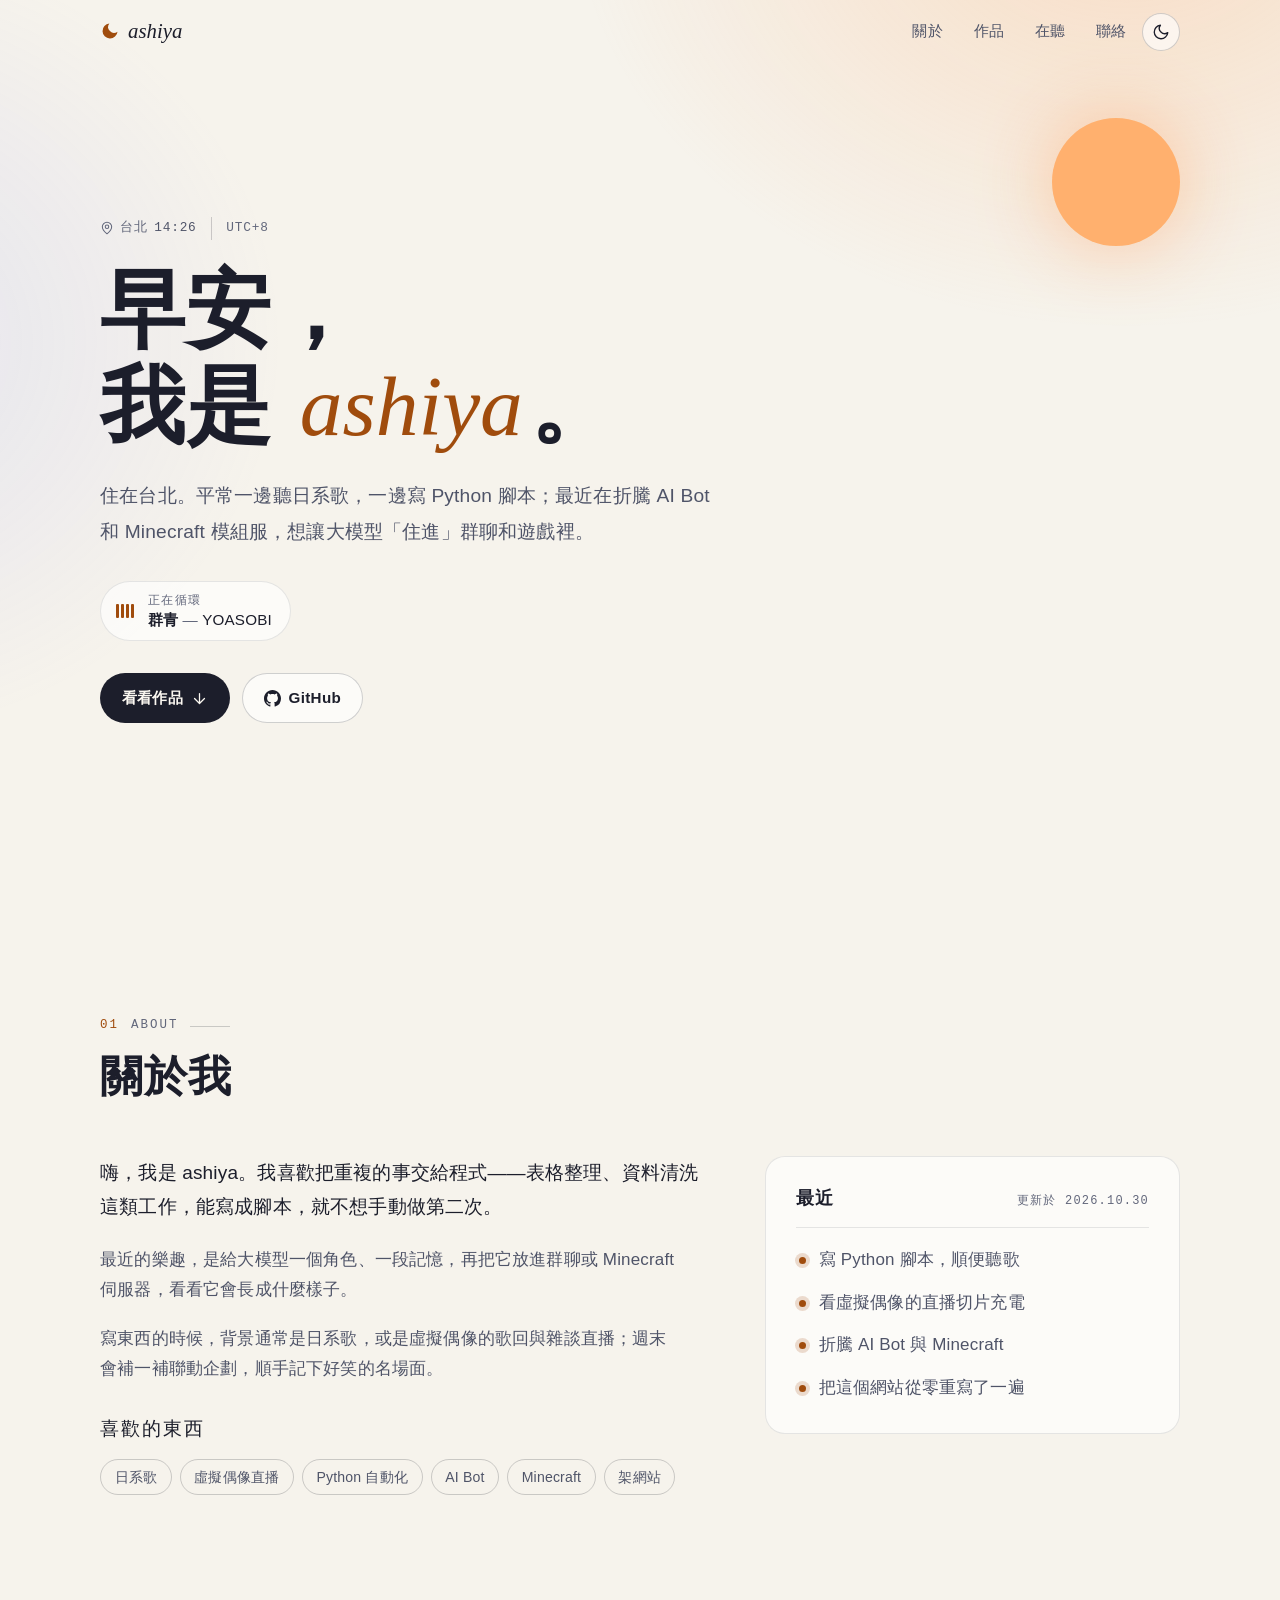
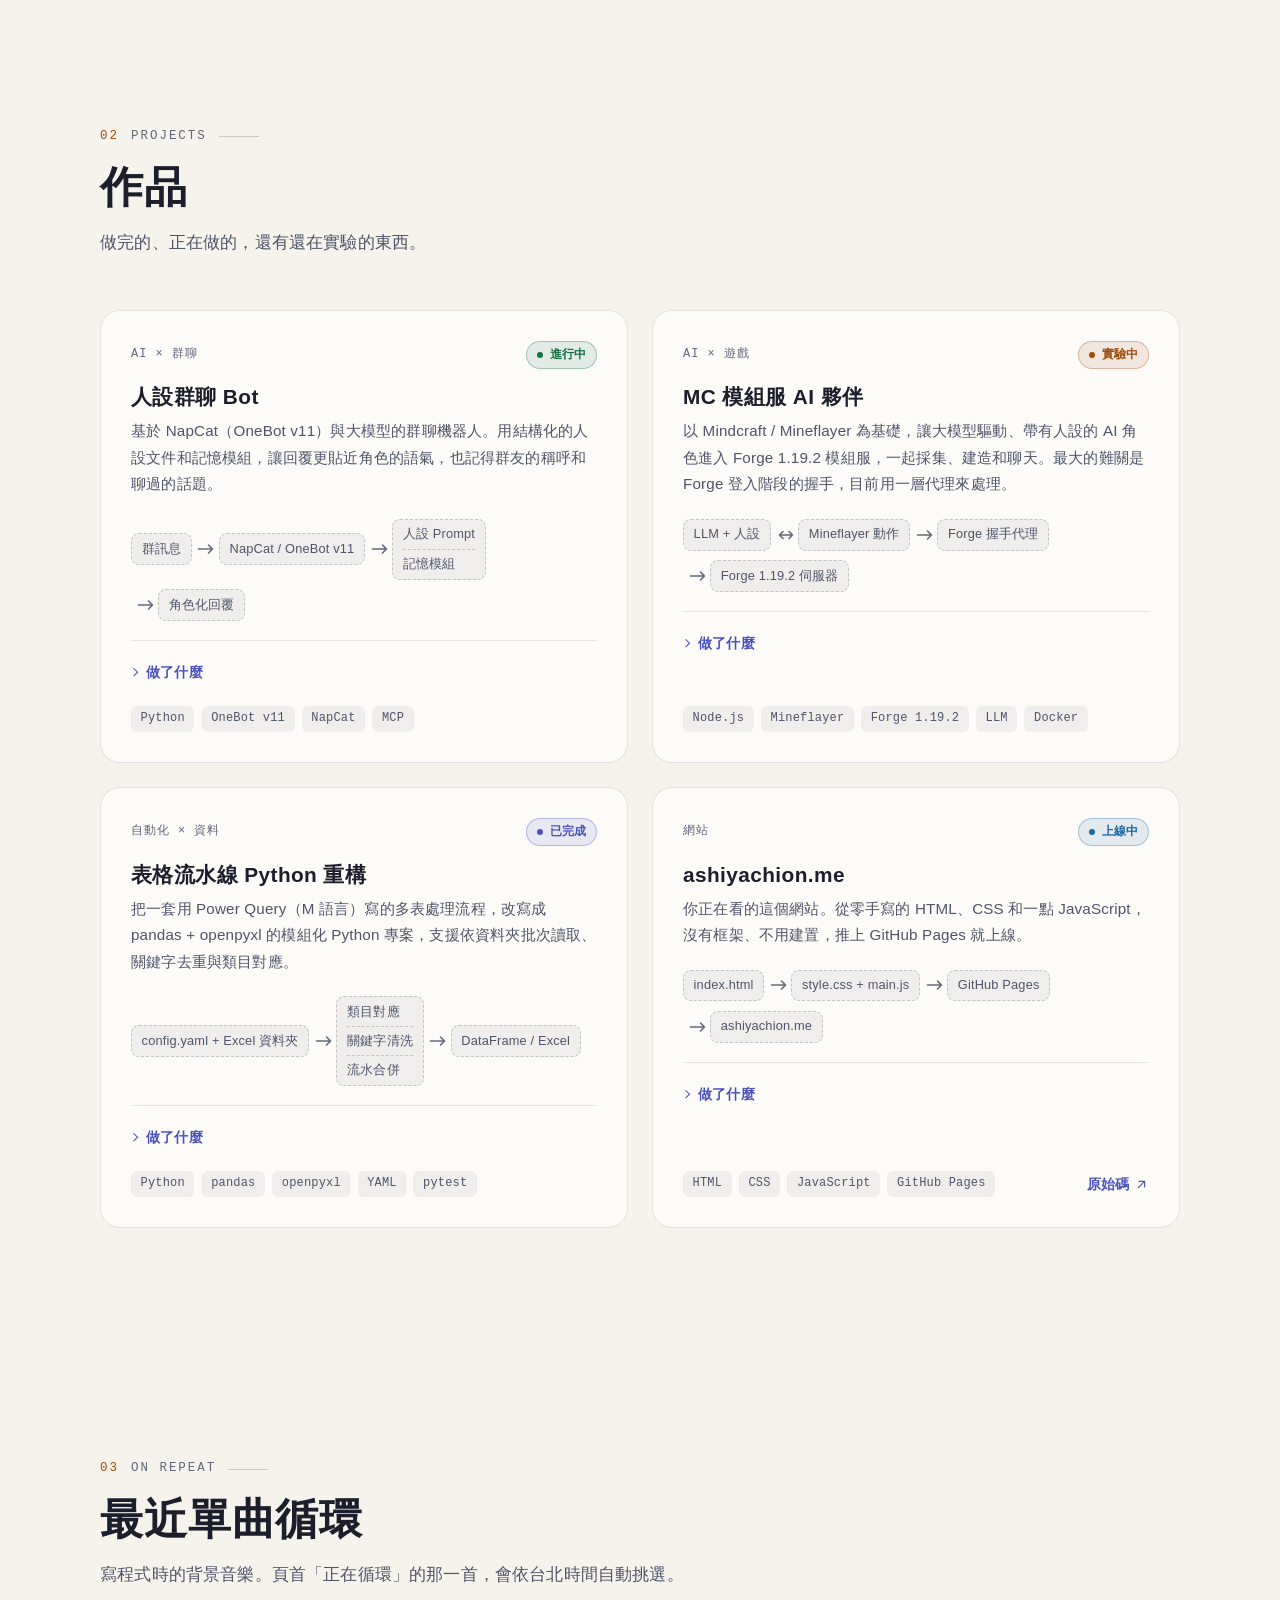
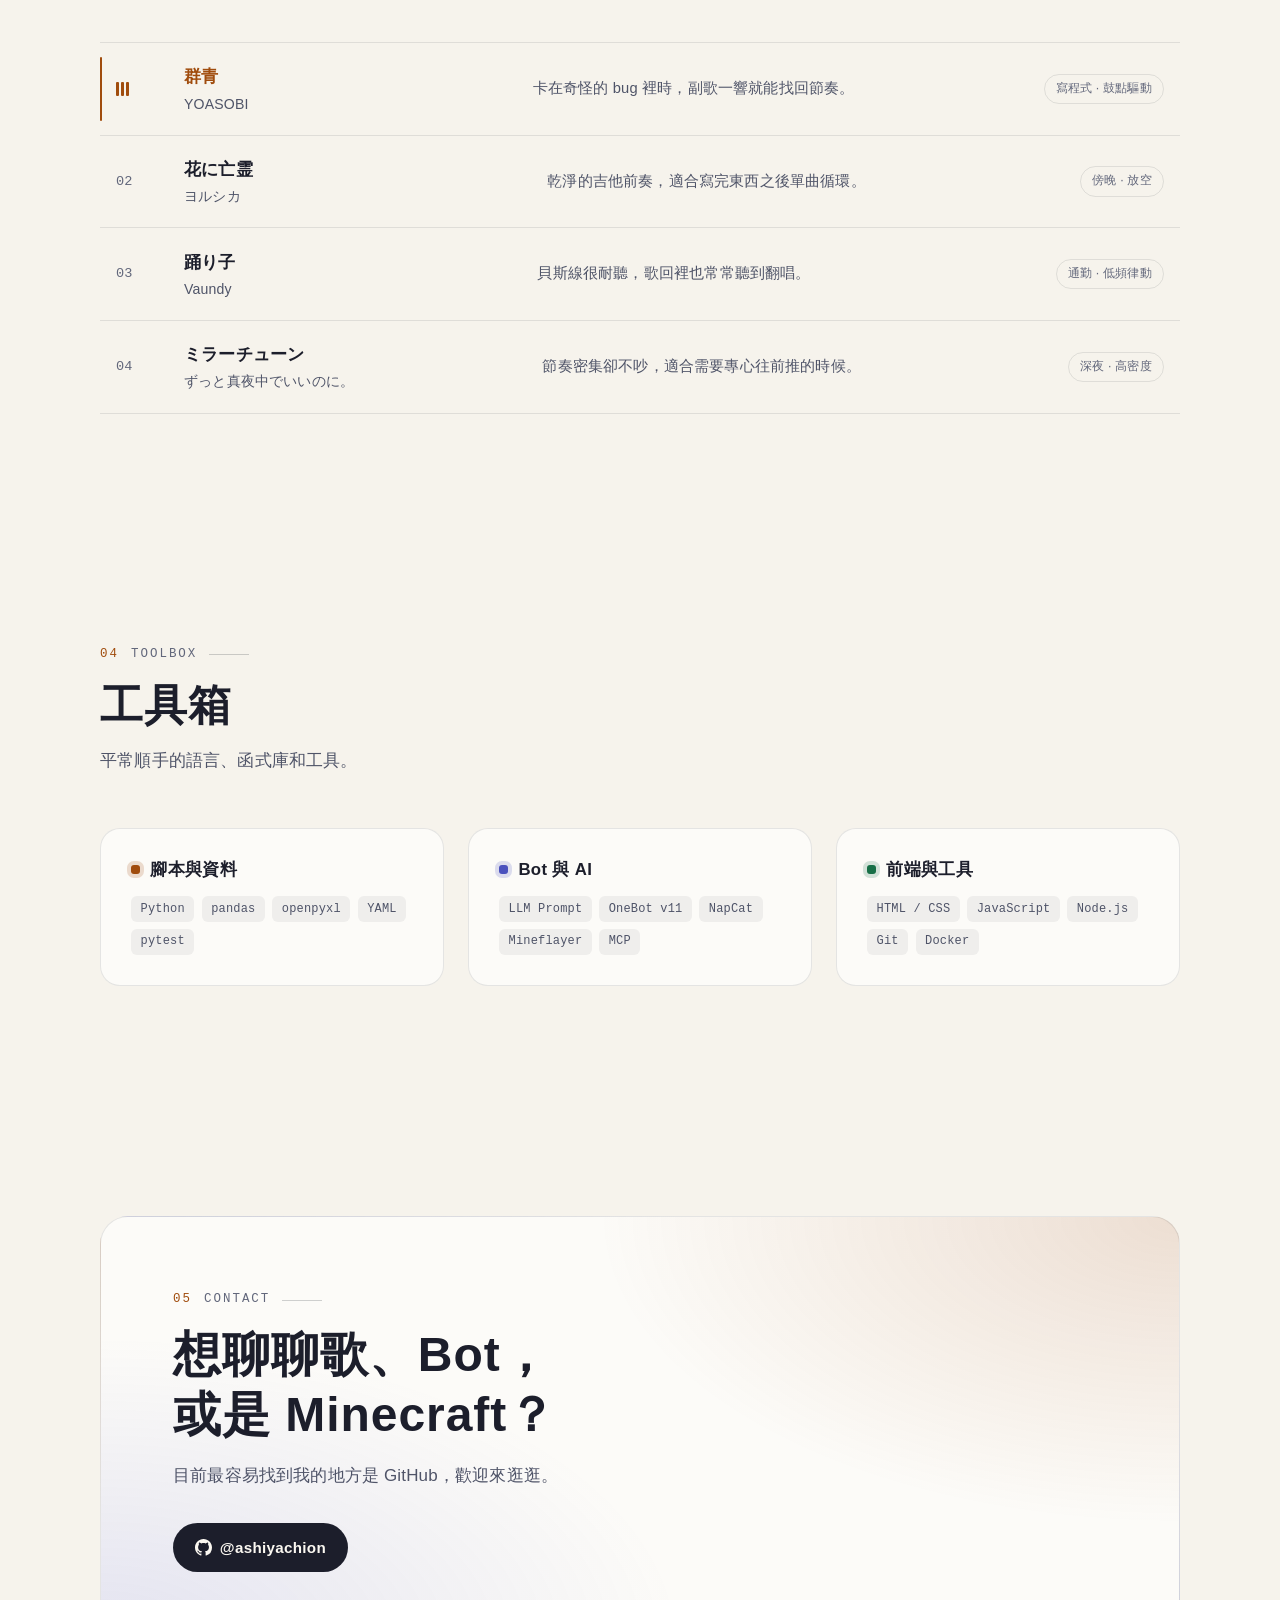
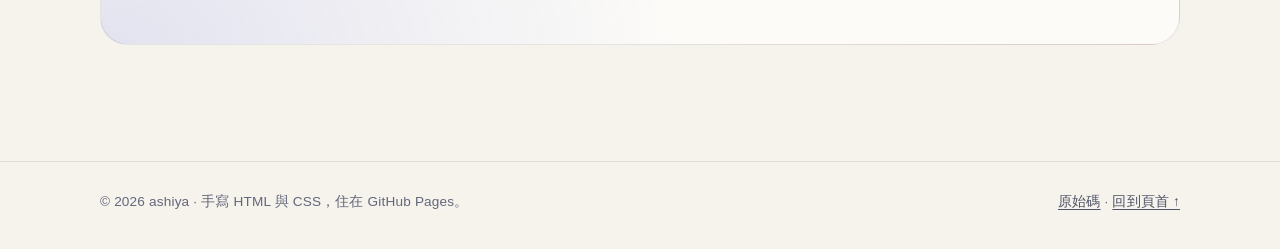
==== commit a57e1d63: "Rebuild homepage from scratch New single-page site with a night theme: hero with a Taipei clock and " ====
--- a/index.html
+++ b/index.html
@@ -1,283 +1,410 @@
-<!DOCTYPE html>
-<html lang="zh-CN">
+<!doctype html>
+<html lang="zh-Hant">
 <head>
-  <meta charset="utf-8" />
-  <meta name="viewport" content="width=device-width, initial-scale=1" />
-  <title>ashiya 的小站</title>
-  <meta name="description" content="ashiya 的个人小站：听歌、虚拟偶像直播，以及慢慢学着做的小项目。" />
-  <link rel="canonical" href="https://ashiyachion.me/" />
-
-  <meta property="og:type" content="website" />
-  <meta property="og:site_name" content="ashiya 的小站" />
-  <meta property="og:title" content="ashiya 的小站" />
-  <meta property="og:description" content="听歌、虚拟偶像直播，以及慢慢学着做的小项目。" />
-  <meta property="og:url" content="https://ashiyachion.me/" />
-  <meta property="og:locale" content="zh_CN" />
-  <meta name="twitter:card" content="summary" />
-
-  <meta name="theme-color" content="#fff9fa" />
-  <link rel="icon" type="image/svg+xml" href="./assets/favicon.svg" />
-
-  <!-- 在渲染前确定主题，避免深色模式下首屏闪白 -->
+  <meta charset="utf-8">
+  <meta name="viewport" content="width=device-width, initial-scale=1">
+  <title>ashiya · 個人主頁</title>
+  <meta name="description" content="ashiya 的個人主頁。住在台北，聽著日系歌寫 Python，折騰 AI Bot 與 Minecraft 模組服。">
+  <meta name="author" content="ashiya">
+  <link rel="canonical" href="https://ashiyachion.me/">
+
+  <meta property="og:type" content="website">
+  <meta property="og:site_name" content="ashiya">
+  <meta property="og:title" content="ashiya · 個人主頁">
+  <meta property="og:description" content="住在台北，聽著日系歌寫 Python，折騰 AI Bot 與 Minecraft 模組服。">
+  <meta property="og:url" content="https://ashiyachion.me/">
+  <meta property="og:locale" content="zh_TW">
+  <meta name="twitter:card" content="summary">
+
+  <meta name="theme-color" content="#f6f3ec">
+  <link rel="icon" href="favicon.svg" type="image/svg+xml">
+
   <script>
+    /* 在畫面出現前決定主題，避免深淺色閃一下：
+       先用訪客自己選過的（存在 localStorage），沒選過就跟隨系統設定。 */
     (function () {
-      var t = null;
-      try { t = localStorage.getItem("ashiya_theme"); } catch (e) {}
-      if (t !== "light" && t !== "dark") {
-        t = window.matchMedia && window.matchMedia("(prefers-color-scheme: dark)").matches ? "dark" : "light";
-      }
-      document.documentElement.setAttribute("data-theme", t);
+      var root = document.documentElement;
+      var saved = null;
+      root.classList.add('js');
+      try { saved = localStorage.getItem('theme'); } catch (e) {}
+      var dark = saved === 'dark' || saved === 'light'
+        ? saved === 'dark'
+        : window.matchMedia('(prefers-color-scheme: dark)').matches;
+      root.setAttribute('data-theme', dark ? 'dark' : 'light');
+      document.querySelector('meta[name="theme-color"]').setAttribute('content', dark ? '#0a0d1a' : '#f6f3ec');
     })();
   </script>
 
-  <link rel="stylesheet" href="./assets/css/style.css" />
+  <link rel="stylesheet" href="assets/style.css">
+  <script src="assets/main.js" defer></script>
+
+  <script type="application/ld+json">
+    {
+      "@context": "https://schema.org",
+      "@type": "Person",
+      "name": "ashiya",
+      "url": "https://ashiyachion.me/",
+      "sameAs": ["https://github.com/ashiyachion"]
+    }
+  </script>
 </head>
+
 <body>
-  <a class="skip-link" href="#main">跳到正文</a>
-
-  <div class="ambient-canvas" aria-hidden="true">
-    <div class="ambient-grid"></div>
-    <div class="ambient-orb orb-1"></div>
-    <div class="ambient-orb orb-2"></div>
-    <div class="ambient-orb orb-3"></div>
-  </div>
-
-  <header class="site-header">
-    <nav class="navbar-glass" aria-label="主导航">
-      <a href="#overview" class="brand-link">
-        <span class="brand-mark" aria-hidden="true">A</span>
-        <span class="brand-name">ashiya 的小站</span>
+  <a class="skip-link" href="#main">跳到主要內容</a>
+
+  <!-- 深色模式的星空，由 assets/main.js 畫出來 -->
+  <canvas class="sky" aria-hidden="true"></canvas>
+
+  <header class="site-header" data-header>
+    <div class="container header-inner">
+      <a class="brand" href="#top" aria-label="ashiya，回到頁首">
+        <svg class="brand-mark" viewBox="0 0 24 24" aria-hidden="true"><path fill="currentColor" d="M21 12.79A9 9 0 1 1 11.21 3 7 7 0 0 0 21 12.79z"/></svg>
+        <span>ashiya</span>
       </a>
 
-      <ul class="nav-links">
-        <li><a href="#overview" class="nav-link">首页</a></li>
-        <li><a href="#projects" class="nav-link">项目</a></li>
-        <li><a href="#notes" class="nav-link">随笔</a></li>
-        <li><a href="#about-site" class="nav-link">关于</a></li>
-      </ul>
-
-      <div class="nav-actions">
-        <button type="button" class="cmd-trigger" id="cmd-trigger-btn" aria-label="搜索（Ctrl + K）">
-          <svg width="15" height="15" viewBox="0 0 24 24" fill="none" stroke="currentColor" stroke-width="2.2" stroke-linecap="round" stroke-linejoin="round" aria-hidden="true"><circle cx="11" cy="11" r="8"/><path d="m21 21-4.3-4.3"/></svg>
-          <span class="cmd-trigger-text">搜索</span>
-          <kbd class="cmd-kbd mono">Ctrl K</kbd>
-        </button>
-
-        <button type="button" class="icon-btn" id="theme-toggle-btn" aria-label="切换深色模式" aria-pressed="false">
-          <svg class="icon-moon" width="17" height="17" viewBox="0 0 24 24" fill="none" stroke="currentColor" stroke-width="2" stroke-linecap="round" stroke-linejoin="round" aria-hidden="true"><path d="M12 3a6 6 0 0 0 9 9 9 9 0 1 1-9-9Z"/></svg>
-          <svg class="icon-sun" width="17" height="17" viewBox="0 0 24 24" fill="none" stroke="currentColor" stroke-width="2" stroke-linecap="round" stroke-linejoin="round" aria-hidden="true"><circle cx="12" cy="12" r="4"/><path d="M12 2v2"/><path d="M12 20v2"/><path d="m4.93 4.93 1.41 1.41"/><path d="m17.66 17.66 1.41 1.41"/><path d="M2 12h2"/><path d="M20 12h2"/><path d="m6.34 17.66-1.41 1.41"/><path d="m19.07 4.93-1.41 1.41"/></svg>
-        </button>
-
-        <a data-github-link hidden target="_blank" rel="noopener noreferrer" class="icon-btn" aria-label="GitHub">
-          <svg width="18" height="18" viewBox="0 0 24 24" fill="none" stroke="currentColor" stroke-width="2" stroke-linecap="round" stroke-linejoin="round" aria-hidden="true"><path d="M15 22v-4a4.8 4.8 0 0 0-1-3.5c3 0 6-2 6-5.5.08-1.25-.27-2.48-1-3.5.28-1.15.28-2.35 0-3.5 0 0-1 0-3 1.5-2.64-.5-5.36-.5-8 0C6 2 5 2 5 2c-.3 1.15-.3 2.35 0 3.5A5.403 5.403 0 0 0 4 9c0 3.5 3 5.5 6 5.5-.39.49-.68 1.05-.85 1.65-.17.6-.22 1.23-.15 1.85v4"/><path d="M9 18c-4.51 2-5-2-7-2"/></svg>
+      <nav class="nav" aria-label="主選單">
+        <a href="#about">關於</a>
+        <a href="#projects">作品</a>
+        <a href="#music">在聽</a>
+        <a href="#contact">聯絡</a>
+      </nav>
+
+      <button class="theme-toggle" type="button" data-theme-toggle aria-label="切換深色或淺色主題" title="切換深色或淺色主題">
+        <svg class="icon icon-moon" viewBox="0 0 24 24" aria-hidden="true"><path d="M21 12.79A9 9 0 1 1 11.21 3 7 7 0 0 0 21 12.79z"/></svg>
+        <svg class="icon icon-sun" viewBox="0 0 24 24" aria-hidden="true"><circle cx="12" cy="12" r="4"/><path d="M12 2v2M12 20v2M4.93 4.93l1.41 1.41M17.66 17.66l1.41 1.41M2 12h2M20 12h2M6.34 17.66l-1.41 1.41M19.07 4.93l-1.41 1.41"/></svg>
+      </button>
+    </div>
+  </header>
+
+  <main id="main">
+    <!-- ===== 開場 ===== -->
+    <section class="hero" id="top" aria-labelledby="hero-title">
+      <div class="orb" aria-hidden="true"></div>
+
+      <div class="container">
+        <p class="hero-meta">
+          <span class="meta-item">
+            <svg class="icon" viewBox="0 0 24 24" aria-hidden="true"><path d="M20 10c0 6-8 12-8 12s-8-6-8-12a8 8 0 0 1 16 0Z"/><circle cx="12" cy="10" r="3"/></svg>
+            台北 <span class="clock" data-clock hidden></span>
+          </span>
+          <span class="meta-item">UTC+8</span>
+        </p>
+
+        <h1 class="hero-title" id="hero-title">
+          <span data-greeting>你好</span>，<br>
+          我是 <span class="name">ashiya</span>。
+        </h1>
+
+        <p class="hero-lead">住在台北。平常一邊聽日系歌，一邊寫 Python 腳本；最近在折騰 AI Bot 和 Minecraft 模組服，想讓大模型「住進」群聊和遊戲裡。</p>
+
+        <a class="now-playing" href="#music">
+          <span class="eq" aria-hidden="true"><i></i><i></i><i></i><i></i></span>
+          <span class="now-text">
+            <span class="now-label">正在循環</span>
+            <span class="now-song"><b lang="ja" data-now-title>群青</b><span class="now-sep"> — </span><span lang="ja" data-now-artist>YOASOBI</span></span>
+          </span>
         </a>
-      </div>
-    </nav>
-  </header>
-
-  <main id="main" class="main-container">
-    <noscript>
-      <p class="noscript-hint">本站的大部分内容需要 JavaScript 才能显示，请开启后刷新页面。</p>
-    </noscript>
-
-    <section id="overview" aria-label="个人概览">
-      <div class="bento-grid">
-        <!-- 个人介绍 -->
-        <article class="bento-card card-col-7 hero-bio-card">
-          <div>
-            <div class="hero-top-row">
-              <div class="avatar-ring" aria-hidden="true">
-                <div class="avatar-inner">
-                  <svg width="30" height="30" viewBox="0 0 24 24" fill="none" stroke="currentColor" stroke-width="2" stroke-linecap="round" stroke-linejoin="round"><path d="M12 3c.132 0 .263 0 .393 0a7.5 7.5 0 0 0 7.92 12.446a9 9 0 1 1 -8.313 -12.454z"/><path d="M17 4a2 2 0 0 0 2 2a2 2 0 0 0 -2 2a2 2 0 0 0 -2 -2a2 2 0 0 0 2 -2"/></svg>
-                </div>
-              </div>
-              <button type="button" class="status-pill" id="status-switcher" aria-label="当前状态，点击切换">
-                <span class="status-dot" aria-hidden="true"></span>
-                <span id="status-text" aria-live="polite">正在听歌，顺便写一点 Python 脚本</span>
-              </button>
-            </div>
-
-            <h1 class="hero-greeting">你好，我是 <span class="highlight-name">ashiya</span></h1>
-            <p class="hero-desc">
-              欢迎来到我的小站。平时喜欢听歌、看虚拟偶像直播，也在慢慢学着做自己的小项目：用脚本处理繁琐的表格，给群聊写有性格的 Bot，让 AI 进到 Minecraft 里陪我玩。
-            </p>
-            <ul class="identity-tags" id="hero-tags" aria-label="兴趣标签"></ul>
+
+        <div class="actions">
+          <a class="btn btn-primary" href="#projects">
+            看看作品
+            <svg class="icon" viewBox="0 0 24 24" aria-hidden="true"><path d="M12 5v14M5 12l7 7 7-7"/></svg>
+          </a>
+          <a class="btn btn-ghost" href="https://github.com/ashiyachion" target="_blank" rel="noopener">
+            <svg viewBox="0 0 16 16" aria-hidden="true"><path fill="currentColor" d="M8 0C3.58 0 0 3.58 0 8c0 3.54 2.29 6.53 5.47 7.59.4.07.55-.17.55-.38 0-.19-.01-.82-.01-1.49-2.01.37-2.53-.49-2.69-.94-.09-.23-.48-.94-.82-1.13-.28-.15-.68-.52-.01-.53.63-.01 1.08.58 1.23.82.72 1.21 1.87.87 2.33.66.07-.52.28-.87.51-1.07-1.78-.2-3.64-.89-3.64-3.95 0-.87.31-1.59.82-2.15-.08-.2-.36-1.02.08-2.12 0 0 .67-.21 2.2.82.64-.18 1.32-.27 2-.27.68 0 1.36.09 2 .27 1.53-1.04 2.2-.82 2.2-.82.44 1.1.16 1.92.08 2.12.51.56.82 1.27.82 2.15 0 3.07-1.87 3.75-3.65 3.95.29.25.54.73.54 1.48 0 1.07-.01 1.93-.01 2.2 0 .21.15.46.55.38A8.013 8.013 0 0 0 16 8c0-4.42-3.58-8-8-8z"/></svg>
+            GitHub
+          </a>
+        </div>
+      </div>
+    </section>
+
+    <!-- ===== 01 關於 ===== -->
+    <section class="section" id="about" aria-labelledby="about-title">
+      <div class="container">
+        <header class="section-head" data-reveal>
+          <p class="section-label"><span>01</span>About</p>
+          <h2 id="about-title">關於我</h2>
+        </header>
+
+        <div class="about-grid">
+          <div class="prose" data-reveal>
+            <p>嗨，我是 ashiya。我喜歡把重複的事交給程式——表格整理、資料清洗這類工作，能寫成腳本，就不想手動做第二次。</p>
+            <p>最近的樂趣，是給大模型一個角色、一段記憶，再把它放進群聊或 Minecraft 伺服器，看看它會長成什麼樣子。</p>
+            <p>寫東西的時候，背景通常是日系歌，或是虛擬偶像的歌回與雜談直播；週末會補一補聯動企劃，順手記下好笑的名場面。</p>
+
+            <div class="likes">
+              <p class="mini-label">喜歡的東西</p>
+              <ul class="tags">
+                <li>日系歌</li>
+                <li>虛擬偶像直播</li>
+                <li>Python 自動化</li>
+                <li>AI Bot</li>
+                <li>Minecraft</li>
+                <li>架網站</li>
+              </ul>
+            </div>
           </div>
 
-          <div class="hero-actions">
-            <a href="#projects" class="btn btn-primary">
-              <span>看看小项目</span>
-              <svg width="16" height="16" viewBox="0 0 24 24" fill="none" stroke="currentColor" stroke-width="2.2" stroke-linecap="round" stroke-linejoin="round" aria-hidden="true"><path d="M5 12h14"/><path d="m12 5 7 7-7 7"/></svg>
+          <aside class="card now-card" data-reveal aria-labelledby="now-title">
+            <div class="now-card-head">
+              <h3 id="now-title">最近</h3>
+              <p class="mini-label">更新於 <time datetime="2026-10-30">2026.10.30</time></p>
+            </div>
+            <ul class="now-list">
+              <li>寫 Python 腳本，順便聽歌</li>
+              <li>看虛擬偶像的直播切片充電</li>
+              <li>折騰 AI Bot 與 Minecraft</li>
+              <li>把這個網站從零重寫了一遍</li>
+            </ul>
+          </aside>
+        </div>
+      </div>
+    </section>
+
+    <!-- ===== 02 作品 =====
+         新增作品：複製一整個 <article class="card project">，改掉文字即可。
+         狀態標籤：status--active 進行中／status--exp 實驗中／status--done 已完成／status--live 上線中 -->
+    <section class="section" id="projects" aria-labelledby="projects-title">
+      <div class="container">
+        <header class="section-head" data-reveal>
+          <p class="section-label"><span>02</span>Projects</p>
+          <h2 id="projects-title">作品</h2>
+          <p class="section-intro">做完的、正在做的，還有還在實驗的東西。</p>
+        </header>
+
+        <div class="project-grid">
+          <article class="card project" data-reveal>
+            <div class="project-top">
+              <span class="project-kind">AI × 群聊</span>
+              <span class="status status--active">進行中</span>
+            </div>
+            <h3 class="project-title">人設群聊 Bot</h3>
+            <p class="project-summary">基於 NapCat（OneBot v11）與大模型的群聊機器人。用結構化的人設文件和記憶模組，讓回覆更貼近角色的語氣，也記得群友的稱呼和聊過的話題。</p>
+            <ol class="flow" aria-label="運作流程">
+              <li>群訊息</li>
+              <li>NapCat / OneBot v11</li>
+              <li class="flow-split"><span>人設 Prompt</span><span>記憶模組</span></li>
+              <li>角色化回覆</li>
+            </ol>
+            <details class="project-more">
+              <summary>做了什麼</summary>
+              <ul>
+                <li>把性格、口癖、情緒邊界拆成結構化的人設文件。</li>
+                <li>用記憶模組記下群友的稱呼和聊過的話題。</li>
+                <li>調整觸發門檻與冷卻時間，避免洗版。</li>
+              </ul>
+            </details>
+            <div class="project-foot">
+              <ul class="chips" aria-label="使用的技術">
+                <li>Python</li><li>OneBot v11</li><li>NapCat</li><li>MCP</li>
+              </ul>
+            </div>
+          </article>
+
+          <article class="card project" data-reveal>
+            <div class="project-top">
+              <span class="project-kind">AI × 遊戲</span>
+              <span class="status status--exp">實驗中</span>
+            </div>
+            <h3 class="project-title">MC 模組服 AI 夥伴</h3>
+            <p class="project-summary">以 Mindcraft / Mineflayer 為基礎，讓大模型驅動、帶有人設的 AI 角色進入 Forge 1.19.2 模組服，一起採集、建造和聊天。最大的難關是 Forge 登入階段的握手，目前用一層代理來處理。</p>
+            <ol class="flow" aria-label="運作流程">
+              <li>LLM + 人設</li>
+              <li class="flow-both">Mineflayer 動作</li>
+              <li>Forge 握手代理</li>
+              <li>Forge 1.19.2 伺服器</li>
+            </ol>
+            <details class="project-more">
+              <summary>做了什麼</summary>
+              <ul>
+                <li>研究 Forge 1.19.2 登入階段的握手流程，用代理轉發並回應。</li>
+                <li>把角色人設和遊戲內動作（跟隨、採集、建造）結合起來。</li>
+                <li>提供 Docker 執行環境，方便快速拉起實例。</li>
+              </ul>
+            </details>
+            <div class="project-foot">
+              <ul class="chips" aria-label="使用的技術">
+                <li>Node.js</li><li>Mineflayer</li><li>Forge 1.19.2</li><li>LLM</li><li>Docker</li>
+              </ul>
+            </div>
+          </article>
+
+          <article class="card project" data-reveal>
+            <div class="project-top">
+              <span class="project-kind">自動化 × 資料</span>
+              <span class="status status--done">已完成</span>
+            </div>
+            <h3 class="project-title">表格流水線 Python 重構</h3>
+            <p class="project-summary">把一套用 Power Query（M 語言）寫的多表處理流程，改寫成 pandas + openpyxl 的模組化 Python 專案，支援依資料夾批次讀取、關鍵字去重與類目對應。</p>
+            <ol class="flow" aria-label="處理流程">
+              <li>config.yaml + Excel 資料夾</li>
+              <li class="flow-split"><span>類目對應</span><span>關鍵字清洗</span><span>流水合併</span></li>
+              <li>DataFrame / Excel</li>
+            </ol>
+            <details class="project-more">
+              <summary>做了什麼</summary>
+              <ul>
+                <li>用 config.yaml 管理路徑，不再寫死在程式裡。</li>
+                <li>每一步都是回傳 DataFrame 的函式，方便單獨測試。</li>
+                <li>用 pytest 覆蓋空值、重複鍵等邊界情況。</li>
+              </ul>
+            </details>
+            <div class="project-foot">
+              <ul class="chips" aria-label="使用的技術">
+                <li>Python</li><li>pandas</li><li>openpyxl</li><li>YAML</li><li>pytest</li>
+              </ul>
+            </div>
+          </article>
+
+          <article class="card project" data-reveal>
+            <div class="project-top">
+              <span class="project-kind">網站</span>
+              <span class="status status--live">上線中</span>
+            </div>
+            <h3 class="project-title">ashiyachion.me</h3>
+            <p class="project-summary">你正在看的這個網站。從零手寫的 HTML、CSS 和一點 JavaScript，沒有框架、不用建置，推上 GitHub Pages 就上線。</p>
+            <ol class="flow" aria-label="運作流程">
+              <li>index.html</li>
+              <li>style.css + main.js</li>
+              <li>GitHub Pages</li>
+              <li>ashiyachion.me</li>
+            </ol>
+            <details class="project-more">
+              <summary>做了什麼</summary>
+              <ul>
+                <li>深淺色主題會跟隨系統，也可以手動切換。</li>
+                <li>深色模式有一片慢慢閃爍的星空，偶爾還有流星。</li>
+                <li>「正在循環」的歌會依台北時間自動挑選。</li>
+              </ul>
+            </details>
+            <div class="project-foot">
+              <ul class="chips" aria-label="使用的技術">
+                <li>HTML</li><li>CSS</li><li>JavaScript</li><li>GitHub Pages</li>
+              </ul>
+              <a class="project-link" href="https://github.com/ashiyachion/rochienn.github.io" target="_blank" rel="noopener">
+                原始碼
+                <svg class="icon" viewBox="0 0 24 24" aria-hidden="true"><path d="M7 17 17 7M8 7h9v9"/></svg>
+              </a>
+            </div>
+          </article>
+        </div>
+      </div>
+    </section>
+
+    <!-- ===== 03 單曲循環 =====
+         data-hours="開始-結束"：台北時間（24 小時制），這個時段內頁首會顯示這首歌「正在循環」。
+         例如 data-hours="22-6" 代表 22:00 到隔天 06:00。 -->
+    <section class="section" id="music" aria-labelledby="music-title">
+      <div class="container">
+        <header class="section-head" data-reveal>
+          <p class="section-label"><span>03</span>On Repeat</p>
+          <h2 id="music-title">最近單曲循環</h2>
+          <p class="section-intro">寫程式時的背景音樂。頁首「正在循環」的那一首，會依台北時間自動挑選。</p>
+        </header>
+
+        <ol class="tracklist" data-reveal>
+          <li class="track" data-track data-hours="10-17">
+            <span class="track-no"><span class="num">01</span><span class="eq" aria-hidden="true"><i></i><i></i><i></i></span></span>
+            <span class="track-main">
+              <span class="track-title" lang="ja">群青</span>
+              <span class="track-artist" lang="ja">YOASOBI</span>
+            </span>
+            <span class="track-note">卡在奇怪的 bug 裡時，副歌一響就能找回節奏。</span>
+            <span class="track-mood">寫程式 · 鼓點驅動</span>
+          </li>
+          <li class="track" data-track data-hours="17-22">
+            <span class="track-no"><span class="num">02</span><span class="eq" aria-hidden="true"><i></i><i></i><i></i></span></span>
+            <span class="track-main">
+              <span class="track-title" lang="ja">花に亡霊</span>
+              <span class="track-artist" lang="ja">ヨルシカ</span>
+            </span>
+            <span class="track-note">乾淨的吉他前奏，適合寫完東西之後單曲循環。</span>
+            <span class="track-mood">傍晚 · 放空</span>
+          </li>
+          <li class="track" data-track data-hours="6-10">
+            <span class="track-no"><span class="num">03</span><span class="eq" aria-hidden="true"><i></i><i></i><i></i></span></span>
+            <span class="track-main">
+              <span class="track-title" lang="ja">踊り子</span>
+              <span class="track-artist" lang="ja">Vaundy</span>
+            </span>
+            <span class="track-note">貝斯線很耐聽，歌回裡也常常聽到翻唱。</span>
+            <span class="track-mood">通勤 · 低頻律動</span>
+          </li>
+          <li class="track" data-track data-hours="22-6">
+            <span class="track-no"><span class="num">04</span><span class="eq" aria-hidden="true"><i></i><i></i><i></i></span></span>
+            <span class="track-main">
+              <span class="track-title" lang="ja">ミラーチューン</span>
+              <span class="track-artist" lang="ja">ずっと真夜中でいいのに。</span>
+            </span>
+            <span class="track-note">節奏密集卻不吵，適合需要專心往前推的時候。</span>
+            <span class="track-mood">深夜 · 高密度</span>
+          </li>
+        </ol>
+      </div>
+    </section>
+
+    <!-- ===== 04 工具箱 ===== -->
+    <section class="section" id="toolbox" aria-labelledby="toolbox-title">
+      <div class="container">
+        <header class="section-head" data-reveal>
+          <p class="section-label"><span>04</span>Toolbox</p>
+          <h2 id="toolbox-title">工具箱</h2>
+          <p class="section-intro">平常順手的語言、函式庫和工具。</p>
+        </header>
+
+        <div class="toolbox-grid">
+          <div class="card tool-group tool-group--a" data-reveal>
+            <h3>腳本與資料</h3>
+            <ul class="chips">
+              <li>Python</li><li>pandas</li><li>openpyxl</li><li>YAML</li><li>pytest</li>
+            </ul>
+          </div>
+          <div class="card tool-group tool-group--b" data-reveal>
+            <h3>Bot 與 AI</h3>
+            <ul class="chips">
+              <li>LLM Prompt</li><li>OneBot v11</li><li>NapCat</li><li>Mineflayer</li><li>MCP</li>
+            </ul>
+          </div>
+          <div class="card tool-group tool-group--c" data-reveal>
+            <h3>前端與工具</h3>
+            <ul class="chips">
+              <li>HTML / CSS</li><li>JavaScript</li><li>Node.js</li><li>Git</li><li>Docker</li>
+            </ul>
+          </div>
+        </div>
+      </div>
+    </section>
+
+    <!-- ===== 05 聯絡 ===== -->
+    <section class="section" id="contact" aria-labelledby="contact-title">
+      <div class="container">
+        <div class="contact-card" data-reveal>
+          <p class="section-label"><span>05</span>Contact</p>
+          <h2 id="contact-title">想聊聊歌、Bot，<br>或是 Minecraft？</h2>
+          <p class="contact-text">目前最容易找到我的地方是 GitHub，歡迎來逛逛。</p>
+          <div class="actions">
+            <a class="btn btn-primary" href="https://github.com/ashiyachion" target="_blank" rel="noopener">
+              <svg viewBox="0 0 16 16" aria-hidden="true"><path fill="currentColor" d="M8 0C3.58 0 0 3.58 0 8c0 3.54 2.29 6.53 5.47 7.59.4.07.55-.17.55-.38 0-.19-.01-.82-.01-1.49-2.01.37-2.53-.49-2.69-.94-.09-.23-.48-.94-.82-1.13-.28-.15-.68-.52-.01-.53.63-.01 1.08.58 1.23.82.72 1.21 1.87.87 2.33.66.07-.52.28-.87.51-1.07-1.78-.2-3.64-.89-3.64-3.95 0-.87.31-1.59.82-2.15-.08-.2-.36-1.02.08-2.12 0 0 .67-.21 2.2.82.64-.18 1.32-.27 2-.27.68 0 1.36.09 2 .27 1.53-1.04 2.2-.82 2.2-.82.44 1.1.16 1.92.08 2.12.51.56.82 1.27.82 2.15 0 3.07-1.87 3.75-3.65 3.95.29.25.54.73.54 1.48 0 1.07-.01 1.93-.01 2.2 0 .21.15.46.55.38A8.013 8.013 0 0 0 16 8c0-4.42-3.58-8-8-8z"/></svg>
+              @ashiyachion
             </a>
-            <a href="#notes" class="btn btn-secondary">读随笔</a>
-            <a data-github-link hidden target="_blank" rel="noopener noreferrer" class="btn btn-secondary">GitHub</a>
+            <!-- 想公開信箱的話，拿掉這段註解，再換成你的 Email：
+            <a class="btn btn-ghost" href="mailto:you@example.com">寄信給我</a>
+            -->
           </div>
-        </article>
-
-        <!-- 最近在听 -->
-        <article class="bento-card card-col-5 music-card" id="music-card" aria-labelledby="music-heading">
-          <div class="card-header-mini">
-            <h2 class="card-label" id="music-heading">
-              <svg width="15" height="15" viewBox="0 0 24 24" fill="none" stroke="currentColor" stroke-width="2.2" stroke-linecap="round" stroke-linejoin="round" aria-hidden="true"><path d="M9 18V5l12-2v13"/><circle cx="6" cy="18" r="3"/><circle cx="18" cy="16" r="3"/></svg>
-              <span>最近单曲循环</span>
-            </h2>
-            <div class="player-btns">
-              <button type="button" class="ctrl-btn" id="btn-prev-track" aria-label="上一首">
-                <svg width="14" height="14" viewBox="0 0 24 24" fill="none" stroke="currentColor" stroke-width="2.2" stroke-linecap="round" stroke-linejoin="round" aria-hidden="true"><path d="m15 18-6-6 6-6"/></svg>
-              </button>
-              <button type="button" class="ctrl-btn" id="btn-next-track" aria-label="下一首">
-                <svg width="14" height="14" viewBox="0 0 24 24" fill="none" stroke="currentColor" stroke-width="2.2" stroke-linecap="round" stroke-linejoin="round" aria-hidden="true"><path d="m9 18 6-6-6-6"/></svg>
-              </button>
-            </div>
-          </div>
-
-          <div class="music-player-body">
-            <div class="vinyl-stage">
-              <div class="vinyl-disc" id="vinyl-disc" aria-hidden="true"><div class="vinyl-hole"></div></div>
-              <div class="track-meta" aria-live="polite">
-                <span class="track-mood-badge" id="track-mood"></span>
-                <div class="track-title" id="track-title"></div>
-                <div class="track-artist" id="track-artist"></div>
-              </div>
-              <a class="listen-link" id="track-listen" href="#" target="_blank" rel="noopener noreferrer" aria-label="在网易云音乐中收听">
-                <svg width="14" height="14" viewBox="0 0 24 24" fill="currentColor" aria-hidden="true"><polygon points="7 4 20 12 7 20 7 4"/></svg>
-                <span>去听</span>
-              </a>
-            </div>
-            <p class="track-note" id="track-note"></p>
-            <ol class="mini-playlist" id="mini-playlist" aria-label="歌单"></ol>
-          </div>
-        </article>
-
-        <!-- 技术栈 -->
-        <article class="bento-card card-col-4" aria-labelledby="skills-heading">
-          <div class="card-header-mini">
-            <h2 class="card-label" id="skills-heading">
-              <svg width="15" height="15" viewBox="0 0 24 24" fill="none" stroke="currentColor" stroke-width="2.2" stroke-linecap="round" stroke-linejoin="round" aria-hidden="true"><polyline points="16 18 22 12 16 6"/><polyline points="8 6 2 12 8 18"/></svg>
-              <span>常用工具</span>
-            </h2>
-          </div>
-          <div class="skill-group-list" id="skills-matrix"></div>
-        </article>
-
-        <!-- 直播观测 -->
-        <article class="bento-card card-col-4" aria-labelledby="vup-heading">
-          <div class="card-header-mini">
-            <h2 class="card-label" id="vup-heading">
-              <svg width="15" height="15" viewBox="0 0 24 24" fill="none" stroke="currentColor" stroke-width="2.2" stroke-linecap="round" stroke-linejoin="round" aria-hidden="true"><rect width="20" height="15" x="2" y="7" rx="2" ry="2"/><polyline points="17 2 12 7 7 2"/></svg>
-              <span>虚拟偶像观测站</span>
-            </h2>
-          </div>
-          <div class="vup-tabs" role="tablist" aria-label="观测分类">
-            <button type="button" class="vup-tab active" data-vup-tab="routine" role="tab" aria-selected="true" aria-controls="vup-panel-content" tabindex="0">追播</button>
-            <button type="button" class="vup-tab" data-vup-tab="craft" role="tab" aria-selected="false" aria-controls="vup-panel-content" tabindex="-1">应援</button>
-            <button type="button" class="vup-tab" data-vup-tab="clips" role="tab" aria-selected="false" aria-controls="vup-panel-content" tabindex="-1">切片</button>
-          </div>
-          <div class="vup-panel-content" id="vup-panel-content" role="tabpanel"></div>
-        </article>
-
-        <!-- 小站日志 -->
-        <article class="bento-card card-col-4" aria-labelledby="log-heading">
-          <div class="card-header-mini">
-            <h2 class="card-label" id="log-heading">
-              <svg width="15" height="15" viewBox="0 0 24 24" fill="none" stroke="currentColor" stroke-width="2.2" stroke-linecap="round" stroke-linejoin="round" aria-hidden="true"><path d="M22 12h-4l-3 9L9 3l-3 9H2"/></svg>
-              <span>小站日志</span>
-            </h2>
-          </div>
-          <dl class="telemetry-stats">
-            <div class="stat-box"><dt class="stat-label">运行天数</dt><dd class="stat-value mono" id="stat-days">-</dd></div>
-            <div class="stat-box"><dt class="stat-label">项目</dt><dd class="stat-value mono" id="stat-projects">-</dd></div>
-            <div class="stat-box"><dt class="stat-label">随笔</dt><dd class="stat-value mono" id="stat-notes">-</dd></div>
-          </dl>
-          <ol class="changelog-list" id="changelog-list" aria-label="更新日志"></ol>
-        </article>
-      </div>
-    </section>
-
-    <section id="projects" aria-labelledby="projects-heading">
-      <div class="section-header">
-        <div class="section-title-group">
-          <span class="section-eyebrow mono">Side Projects</span>
-          <h2 class="section-title" id="projects-heading">慢慢学着做的小项目</h2>
-          <p class="section-subtitle">遇到麻烦就写点代码解决，顺便把过程记下来。</p>
         </div>
-        <div class="filter-bar" id="project-filters" aria-label="按分类筛选项目"></div>
-      </div>
-      <div class="projects-grid" id="projects-grid"></div>
-    </section>
-
-    <section id="notes" aria-labelledby="notes-heading">
-      <div class="section-header">
-        <div class="section-title-group">
-          <span class="section-eyebrow mono">Notes</span>
-          <h2 class="section-title" id="notes-heading">随笔</h2>
-          <p class="section-subtitle">折腾记录、建站日志，和一些听歌看直播时的想法。</p>
-        </div>
-        <div class="filter-bar" id="note-filters" aria-label="按分类筛选随笔"></div>
-      </div>
-      <div class="notes-layout" id="notes-grid"></div>
-    </section>
-
-    <section id="about-site" aria-labelledby="about-heading">
-      <div class="manifesto-banner">
-        <div class="manifesto-text">
-          <span class="section-eyebrow mono">About</span>
-          <h2 class="manifesto-title" id="about-heading">关于这个网站</h2>
-          <p class="manifesto-desc">
-            本站由 GitHub Pages 托管，域名通过 GitHub 学生包免费注册。纯静态页面，没有统计脚本，也不收集任何访问数据。内容会慢慢更新。
-          </p>
-        </div>
-        <div class="manifesto-actions">
-          <a data-github-link hidden target="_blank" rel="noopener noreferrer" class="btn btn-primary">访问 GitHub</a>
-          <a href="#overview" class="btn btn-secondary">回到顶部</a>
-        </div>
       </div>
     </section>
   </main>
 
   <footer class="site-footer">
-    <div class="footer-inner">
-      <span>&copy; <span id="footer-year">2026</span> ashiya · ashiyachion.me</span>
-      <span class="footer-hint">按 <kbd class="cmd-kbd mono">Ctrl K</kbd> 搜索全站</span>
+    <div class="container footer-inner">
+      <p>© <span data-year>2026</span> ashiya · 手寫 HTML 與 CSS，住在 GitHub Pages。</p>
+      <p>
+        <a href="https://github.com/ashiyachion/rochienn.github.io" target="_blank" rel="noopener">原始碼</a>
+        <span aria-hidden="true"> · </span>
+        <a href="#top">回到頁首 ↑</a>
+      </p>
     </div>
   </footer>
-
-  <!-- 阅读器（文章 / 项目详情） -->
-  <div class="modal-overlay" id="reader-modal" role="dialog" aria-modal="true" aria-labelledby="modal-title" aria-hidden="true">
-    <div class="modal-window">
-      <div class="modal-topbar">
-        <div class="modal-badge-group">
-          <span class="note-category" id="modal-badge"></span>
-          <span class="mono" id="modal-submeta"></span>
-        </div>
-        <button type="button" class="modal-close-btn" id="modal-close-btn" aria-label="关闭（Esc）">
-          <svg width="16" height="16" viewBox="0 0 24 24" fill="none" stroke="currentColor" stroke-width="2.2" stroke-linecap="round" stroke-linejoin="round" aria-hidden="true"><path d="M18 6 6 18"/><path d="m6 6 12 12"/></svg>
-        </button>
-      </div>
-      <div class="modal-body">
-        <h2 class="reader-title" id="modal-title"></h2>
-        <div class="reader-content" id="modal-content"></div>
-      </div>
-    </div>
-  </div>
-
-  <!-- 命令面板 -->
-  <div class="modal-overlay" id="cmd-modal" role="dialog" aria-modal="true" aria-label="搜索" aria-hidden="true">
-    <div class="modal-window cmd-window">
-      <div class="cmd-input-wrap">
-        <svg width="18" height="18" viewBox="0 0 24 24" fill="none" stroke="currentColor" stroke-width="2.2" stroke-linecap="round" stroke-linejoin="round" class="cmd-input-icon" aria-hidden="true"><circle cx="11" cy="11" r="8"/><path d="m21 21-4.3-4.3"/></svg>
-        <input type="text" class="cmd-input" id="cmd-input" placeholder="搜索文章、项目、歌曲或操作" autocomplete="off" role="combobox" aria-expanded="true" aria-controls="cmd-results" aria-autocomplete="list" />
-        <kbd class="cmd-kbd mono">Esc</kbd>
-      </div>
-      <ul class="cmd-results" id="cmd-results" role="listbox" aria-label="搜索结果"></ul>
-      <div class="cmd-footer mono">
-        <span><kbd class="cmd-kbd">↑</kbd><kbd class="cmd-kbd">↓</kbd> 选择</span>
-        <span><kbd class="cmd-kbd">Enter</kbd> 打开</span>
-      </div>
-    </div>
-  </div>
-
-  <script src="./assets/js/data.js"></script>
-  <script src="./assets/js/app.js"></script>
 </body>
 </html>
--- a/assets/style.css
+++ b/assets/style.css
@@ -0,0 +1,1219 @@
+/* ==========================================================================
+   ashiyachion.me — 樣式表
+   - 顏色都在最上面的變數：:root 是淺色（拂曉），[data-theme="dark"] 是深色（深夜）
+   - 不載入任何外部字型，全部用系統字型，在哪裡打開都很快
+   ========================================================================== */
+
+/* ---------- 主題變數 ---------- */
+:root {
+  color-scheme: light;
+
+  --bg: #f6f3ec;
+  --surface: rgba(255, 255, 255, 0.62);
+  --surface-hover: rgba(255, 255, 255, 0.92);
+  --chip: rgba(28, 30, 43, 0.055);
+  --border: rgba(28, 30, 43, 0.1);
+  --border-strong: rgba(28, 30, 43, 0.2);
+
+  --text: #1c1e2b;
+  --text-muted: #4f5468;
+  --text-faint: #62677b;
+
+  --accent: #a04c0d;          /* 琥珀：編號、強調字 */
+  --accent-2: #4a51bd;        /* 靛藍：連結、展開按鈕 */
+  --btn: #1c1e2b;
+  --btn-text: #fbf8f1;
+
+  --orb: #ffb06e;                         /* 淺色時是太陽 */
+  --orb-glow: rgba(255, 150, 80, 0.45);
+  --glow-a: rgba(255, 170, 105, 0.3);
+  --glow-b: rgba(140, 150, 255, 0.16);
+
+  --st-active: #176f47;       /* 進行中 */
+  --st-exp: #a04c0d;          /* 實驗中 */
+  --st-done: #4a51bd;         /* 已完成 */
+  --st-live: #1a669f;         /* 上線中 */
+
+  --font-sans: -apple-system, BlinkMacSystemFont, "Segoe UI", "PingFang TC", "Noto Sans TC",
+    "Microsoft JhengHei", "Noto Sans CJK TC", Roboto, "Helvetica Neue", Arial, sans-serif;
+  --font-serif: "Iowan Old Style", "Palatino Linotype", Palatino, "Book Antiqua", Georgia, serif;
+  --font-mono: ui-monospace, "SF Mono", "JetBrains Mono", "Cascadia Mono", Menlo, Consolas, monospace;
+
+  --container: 1080px;
+  --gutter: clamp(16px, 4vw, 32px);
+  --header-h: 64px;
+  --radius-lg: 20px;
+}
+
+:root[data-theme="dark"] {
+  color-scheme: dark;
+
+  --bg: #0a0d1a;
+  --surface: rgba(22, 27, 52, 0.55);
+  --surface-hover: rgba(30, 36, 68, 0.8);
+  --chip: rgba(200, 210, 255, 0.07);
+  --border: rgba(200, 210, 255, 0.1);
+  --border-strong: rgba(200, 210, 255, 0.2);
+
+  --text: #ebe9f4;
+  --text-muted: #a9aec6;
+  --text-faint: #8b91ac;
+
+  --accent: #ffc978;
+  --accent-2: #aab4ff;
+  --btn: #ffc978;
+  --btn-text: #1b1406;
+
+  --orb: #ffe6b2;                          /* 深色時是月亮 */
+  --orb-glow: rgba(255, 214, 150, 0.35);
+  --glow-a: rgba(255, 201, 120, 0.07);
+  --glow-b: rgba(100, 112, 255, 0.13);
+
+  --st-active: #6fe0a8;
+  --st-exp: #ffc978;
+  --st-done: #aab4ff;
+  --st-live: #7cc7ff;
+}
+
+/* ---------- 基礎 ---------- */
+*,
+*::before,
+*::after {
+  box-sizing: border-box;
+}
+
+html {
+  scroll-behavior: smooth;
+  scroll-padding-top: calc(var(--header-h) + 12px);
+  -webkit-text-size-adjust: 100%;
+  text-size-adjust: 100%;
+}
+
+body {
+  margin: 0;
+  min-height: 100vh;
+  overflow-x: clip;
+  background: var(--bg);
+  color: var(--text);
+  font-family: var(--font-sans);
+  font-size: clamp(1rem, 0.96rem + 0.18vw, 1.0625rem);
+  line-height: 1.75;
+  letter-spacing: 0.01em;
+  -webkit-font-smoothing: antialiased;
+  -moz-osx-font-smoothing: grayscale;
+  transition: background-color 0.5s ease, color 0.5s ease;
+}
+
+/* 背景柔光：淺色像日出，深色像月光 */
+body::before {
+  content: "";
+  position: fixed;
+  inset: 0;
+  z-index: -2;
+  pointer-events: none;
+  background:
+    radial-gradient(70vmax 55vmax at 88% -12%, var(--glow-a), transparent 62%),
+    radial-gradient(55vmax 50vmax at -12% 38%, var(--glow-b), transparent 62%);
+}
+
+.sky {
+  position: fixed;
+  top: 0;
+  left: 0;
+  z-index: -1;
+  width: 100%;
+  height: 100vh;
+  height: 100lvh;
+  pointer-events: none;
+  opacity: 0;
+  transition: opacity 0.8s ease;
+}
+
+:root[data-theme="dark"] .sky {
+  opacity: 1;
+}
+
+a {
+  color: inherit;
+}
+
+:focus-visible {
+  outline: 2px solid var(--accent);
+  outline-offset: 3px;
+}
+
+::selection {
+  background: color-mix(in srgb, var(--accent) 32%, transparent);
+}
+
+h1,
+h2,
+h3 {
+  line-height: 1.3;
+  letter-spacing: 0.02em;
+  text-wrap: balance;
+}
+
+p {
+  text-wrap: pretty;
+}
+
+:lang(ja) {
+  font-family: -apple-system, BlinkMacSystemFont, "Hiragino Sans", "Hiragino Kaku Gothic ProN",
+    "Noto Sans JP", "Yu Gothic UI", "Yu Gothic", Meiryo, sans-serif;
+}
+
+.icon {
+  fill: none;
+  stroke: currentColor;
+  stroke-width: 1.8;
+  stroke-linecap: round;
+  stroke-linejoin: round;
+}
+
+.container {
+  width: 100%;
+  max-width: calc(var(--container) + var(--gutter) * 2);
+  margin-inline: auto;
+  padding-inline: var(--gutter);
+}
+
+.skip-link {
+  position: fixed;
+  top: -60px;
+  left: 16px;
+  z-index: 100;
+  padding: 0.5rem 1rem;
+  border-radius: 8px;
+  background: var(--btn);
+  color: var(--btn-text);
+  text-decoration: none;
+  transition: top 0.2s ease;
+}
+
+.skip-link:focus {
+  top: 12px;
+}
+
+.mini-label {
+  margin: 0;
+  font-family: var(--font-mono);
+  font-size: 0.75rem;
+  letter-spacing: 0.1em;
+  color: var(--text-faint);
+}
+
+/* ---------- 頁首 ---------- */
+.site-header {
+  position: fixed;
+  top: 0;
+  left: 0;
+  right: 0;
+  z-index: 50;
+  height: var(--header-h);
+  border-bottom: 1px solid transparent;
+  transition: background-color 0.3s ease, border-color 0.3s ease;
+}
+
+.site-header.is-scrolled {
+  background: color-mix(in srgb, var(--bg) 82%, transparent);
+  -webkit-backdrop-filter: saturate(150%) blur(14px);
+  backdrop-filter: saturate(150%) blur(14px);
+  border-bottom-color: var(--border);
+}
+
+.header-inner {
+  display: flex;
+  align-items: center;
+  gap: 1rem;
+  height: 100%;
+}
+
+.brand {
+  display: inline-flex;
+  align-items: center;
+  gap: 0.5rem;
+  color: var(--text);
+  text-decoration: none;
+  font-family: var(--font-serif);
+  font-size: 1.3rem;
+  font-style: italic;
+  letter-spacing: 0;
+}
+
+.brand-mark {
+  width: 20px;
+  height: 20px;
+  color: var(--accent);
+}
+
+.nav {
+  display: flex;
+  align-items: center;
+  gap: clamp(0.85rem, 2.4vw, 2rem);
+  margin-left: auto;
+}
+
+.nav a {
+  position: relative;
+  padding-block: 0.3rem;
+  color: var(--text-muted);
+  font-size: 0.94rem;
+  text-decoration: none;
+  transition: color 0.2s ease;
+}
+
+.nav a::after {
+  content: "";
+  position: absolute;
+  left: 0;
+  right: 0;
+  bottom: -2px;
+  height: 2px;
+  border-radius: 2px;
+  background: var(--accent);
+  transform: scaleX(0);
+  transition: transform 0.25s ease;
+}
+
+.nav a:hover,
+.nav a.is-active {
+  color: var(--text);
+}
+
+.nav a.is-active::after {
+  transform: scaleX(1);
+}
+
+.theme-toggle {
+  display: grid;
+  place-items: center;
+  flex: none;
+  width: 38px;
+  height: 38px;
+  padding: 0;
+  border: 1px solid var(--border-strong);
+  border-radius: 50%;
+  background: var(--surface);
+  color: var(--text);
+  cursor: pointer;
+  transition: background-color 0.2s ease, border-color 0.2s ease, transform 0.3s ease;
+}
+
+.theme-toggle:hover {
+  background: var(--surface-hover);
+  transform: rotate(-15deg);
+}
+
+.theme-toggle svg {
+  width: 18px;
+  height: 18px;
+}
+
+.theme-toggle .icon-sun,
+:root[data-theme="dark"] .theme-toggle .icon-moon {
+  display: none;
+}
+
+:root[data-theme="dark"] .theme-toggle .icon-sun {
+  display: block;
+}
+
+/* 沒有 JavaScript 時按鈕沒有作用，就不顯示 */
+html:not(.js) .theme-toggle {
+  display: none;
+}
+
+/* ---------- 開場 ---------- */
+.hero {
+  position: relative;
+  display: flex;
+  align-items: center;
+  min-height: 100vh;
+  min-height: 100svh;
+  padding-block: calc(var(--header-h) + 40px) 64px;
+}
+
+/* 月亮／太陽：同一個圓，切換主題時會從滿月般的太陽縮成月牙 */
+.orb {
+  --size: clamp(64px, 10vw, 128px);
+  position: absolute;
+  top: calc(var(--header-h) + clamp(12px, 6vh, 80px));
+  right: max(var(--gutter), calc((100% - var(--container)) / 2));
+  width: var(--size);
+  height: var(--size);
+  border-radius: 50%;
+  pointer-events: none;
+  box-shadow: inset 0 0 0 calc(var(--size) / 2) var(--orb);
+  filter: drop-shadow(0 0 calc(var(--size) * 0.3) var(--orb-glow));
+  transition: box-shadow 1s ease, filter 1s ease;
+  animation: float 10s ease-in-out infinite;
+}
+
+:root[data-theme="dark"] .orb {
+  box-shadow: inset calc(var(--size) * -0.26) calc(var(--size) * 0.12) 0 0 var(--orb);
+}
+
+.hero-meta {
+  display: flex;
+  flex-wrap: wrap;
+  align-items: center;
+  gap: 0.4rem 0.9rem;
+  margin: 0 0 1.4rem;
+  font-family: var(--font-mono);
+  font-size: 0.8rem;
+  letter-spacing: 0.06em;
+  color: var(--text-faint);
+}
+
+.meta-item {
+  display: inline-flex;
+  align-items: center;
+  gap: 0.4rem;
+}
+
+.meta-item + .meta-item {
+  padding-left: 0.9rem;
+  border-left: 1px solid var(--border-strong);
+}
+
+.meta-item .icon {
+  width: 14px;
+  height: 14px;
+}
+
+.clock {
+  color: var(--text-muted);
+  font-variant-numeric: tabular-nums;
+}
+
+.hero-title {
+  margin: 0;
+  font-size: clamp(2.5rem, 1.5rem + 4.8vw, 5.4rem);
+  font-weight: 700;
+  line-height: 1.12;
+  letter-spacing: 0.01em;
+}
+
+.hero-title .name {
+  padding-inline: 0.04em 0.08em;
+  color: var(--accent);
+  font-family: var(--font-serif);
+  font-style: italic;
+  font-weight: 400;
+  letter-spacing: 0;
+}
+
+.hero-lead {
+  max-width: 33em;
+  margin: 1.5rem 0 0;
+  color: var(--text-muted);
+  font-size: clamp(1.05rem, 0.98rem + 0.3vw, 1.2rem);
+  line-height: 1.85;
+}
+
+.now-playing {
+  display: inline-flex;
+  align-items: center;
+  gap: 0.85rem;
+  max-width: 100%;
+  margin-top: 2rem;
+  padding: 0.6rem 1.15rem 0.6rem 0.95rem;
+  border: 1px solid var(--border);
+  border-radius: 999px;
+  background: var(--surface);
+  color: var(--text);
+  text-decoration: none;
+  transition: border-color 0.2s ease, background-color 0.2s ease;
+}
+
+.now-playing:hover {
+  border-color: var(--border-strong);
+  background: var(--surface-hover);
+}
+
+.now-text {
+  display: grid;
+  min-width: 0;
+  line-height: 1.45;
+}
+
+.now-label {
+  color: var(--text-faint);
+  font-size: 0.72rem;
+  letter-spacing: 0.12em;
+}
+
+.now-song {
+  overflow: hidden;
+  font-size: 0.95rem;
+  white-space: nowrap;
+  text-overflow: ellipsis;
+}
+
+.now-sep {
+  color: var(--text-faint);
+}
+
+/* 跳動的音量條 */
+.eq {
+  display: inline-flex;
+  flex: none;
+  align-items: flex-end;
+  gap: 2px;
+  height: 14px;
+}
+
+.eq i {
+  display: block;
+  width: 3px;
+  height: 100%;
+  border-radius: 1px;
+  background: var(--accent);
+  transform-origin: 50% 100%;
+  animation: eq 1.1s ease-in-out infinite;
+}
+
+.eq i:nth-child(2) {
+  animation-duration: 0.85s;
+  animation-delay: -0.4s;
+}
+
+.eq i:nth-child(3) {
+  animation-duration: 1.25s;
+  animation-delay: -0.7s;
+}
+
+.eq i:nth-child(4) {
+  animation-duration: 0.95s;
+  animation-delay: -0.2s;
+}
+
+/* ---------- 按鈕 ---------- */
+.actions {
+  display: flex;
+  flex-wrap: wrap;
+  gap: 0.75rem;
+  margin-top: 2rem;
+}
+
+.btn {
+  display: inline-flex;
+  align-items: center;
+  justify-content: center;
+  gap: 0.5rem;
+  min-height: 46px;
+  padding: 0.65rem 1.3rem;
+  border: 1px solid transparent;
+  border-radius: 999px;
+  font: inherit;
+  font-size: 0.95rem;
+  font-weight: 600;
+  letter-spacing: 0.02em;
+  text-decoration: none;
+  cursor: pointer;
+  transition: translate 0.2s ease, background-color 0.2s ease, border-color 0.2s ease, box-shadow 0.2s ease;
+}
+
+.btn svg {
+  flex: none;
+  width: 17px;
+  height: 17px;
+}
+
+.btn-primary {
+  background: var(--btn);
+  color: var(--btn-text);
+}
+
+.btn-ghost {
+  border-color: var(--border-strong);
+  background: var(--surface);
+  color: var(--text);
+}
+
+.btn:hover {
+  translate: 0 -1px;
+}
+
+.btn-primary:hover {
+  box-shadow: 0 10px 28px -10px color-mix(in srgb, var(--btn) 70%, transparent);
+}
+
+.btn-ghost:hover {
+  background: var(--surface-hover);
+}
+
+/* ---------- 區塊共用 ---------- */
+.section {
+  padding-block: clamp(72px, 9vw, 120px);
+}
+
+.section-head {
+  margin-bottom: clamp(28px, 4.5vw, 52px);
+}
+
+.section-label {
+  display: flex;
+  align-items: center;
+  gap: 0.75rem;
+  margin: 0;
+  color: var(--text-faint);
+  font-family: var(--font-mono);
+  font-size: 0.78rem;
+  letter-spacing: 0.16em;
+  text-transform: uppercase;
+}
+
+.section-label span {
+  color: var(--accent);
+}
+
+.section-label::after {
+  content: "";
+  width: 40px;
+  height: 1px;
+  background: var(--border-strong);
+}
+
+.section-head h2 {
+  margin: 0.7rem 0 0;
+  font-size: clamp(1.9rem, 1.45rem + 1.9vw, 2.7rem);
+}
+
+.section-intro {
+  max-width: 36em;
+  margin: 0.8rem 0 0;
+  color: var(--text-muted);
+}
+
+.card {
+  position: relative;
+  padding: clamp(20px, 3vw, 30px);
+  border: 1px solid var(--border);
+  border-radius: var(--radius-lg);
+  background: var(--surface);
+  transition: border-color 0.25s ease, background-color 0.25s ease, translate 0.25s ease;
+}
+
+.chips,
+.tags {
+  display: flex;
+  flex-wrap: wrap;
+  margin: 0;
+  padding: 0;
+  list-style: none;
+}
+
+.chips {
+  gap: 0.45rem;
+}
+
+.chips li {
+  padding: 0.2rem 0.6rem;
+  border-radius: 6px;
+  background: var(--chip);
+  color: var(--text-muted);
+  font-family: var(--font-mono);
+  font-size: 0.75rem;
+  line-height: 1.6;
+}
+
+/* ---------- 01 關於 ---------- */
+.about-grid {
+  display: grid;
+  grid-template-columns: minmax(0, 1.45fr) minmax(0, 1fr);
+  align-items: start;
+  gap: clamp(28px, 5vw, 64px);
+}
+
+.prose p {
+  max-width: 34em;
+  margin: 0 0 1.15em;
+  color: var(--text-muted);
+}
+
+.prose p:first-child {
+  color: var(--text);
+  font-size: 1.12em;
+}
+
+.likes {
+  margin-top: 1.9rem;
+}
+
+.likes .mini-label {
+  margin-bottom: 0.75rem;
+}
+
+.tags {
+  gap: 0.5rem;
+}
+
+.tags li {
+  padding: 0.3rem 0.85rem;
+  border: 1px solid var(--border-strong);
+  border-radius: 999px;
+  color: var(--text-muted);
+  font-size: 0.88rem;
+}
+
+.now-card-head {
+  display: flex;
+  flex-wrap: wrap;
+  align-items: baseline;
+  justify-content: space-between;
+  gap: 0.25rem 1rem;
+  padding-bottom: 0.9rem;
+  border-bottom: 1px solid var(--border);
+}
+
+.now-card h3 {
+  margin: 0;
+  font-size: 1.1rem;
+}
+
+.now-list {
+  display: grid;
+  gap: 0.8rem;
+  margin: 1.1rem 0 0;
+  padding: 0;
+  list-style: none;
+}
+
+.now-list li {
+  position: relative;
+  padding-left: 1.4rem;
+  color: var(--text-muted);
+}
+
+.now-list li::before {
+  content: "";
+  position: absolute;
+  top: 0.7em;
+  left: 0.15rem;
+  width: 7px;
+  height: 7px;
+  border-radius: 50%;
+  background: var(--accent);
+  box-shadow: 0 0 0 4px color-mix(in srgb, var(--accent) 18%, transparent);
+}
+
+/* ---------- 02 作品 ---------- */
+.project-grid {
+  display: grid;
+  grid-template-columns: repeat(2, minmax(0, 1fr));
+  gap: clamp(16px, 2.4vw, 24px);
+}
+
+.project {
+  display: flex;
+  flex-direction: column;
+}
+
+@media (hover: hover) {
+  .project:hover {
+    border-color: var(--border-strong);
+    background: var(--surface-hover);
+    translate: 0 -3px;
+  }
+}
+
+.project-top {
+  display: flex;
+  align-items: center;
+  justify-content: space-between;
+  gap: 1rem;
+}
+
+.project-kind {
+  color: var(--text-faint);
+  font-family: var(--font-mono);
+  font-size: 0.75rem;
+  letter-spacing: 0.08em;
+}
+
+.status {
+  --c: var(--st-done);
+  display: inline-flex;
+  flex: none;
+  align-items: center;
+  gap: 0.4rem;
+  padding: 0.16rem 0.62rem;
+  border: 1px solid color-mix(in srgb, var(--c) 32%, transparent);
+  border-radius: 999px;
+  background: color-mix(in srgb, var(--c) 11%, transparent);
+  color: var(--c);
+  font-size: 0.76rem;
+  font-weight: 600;
+}
+
+.status::before {
+  content: "";
+  width: 6px;
+  height: 6px;
+  border-radius: 50%;
+  background: currentColor;
+}
+
+.status--active { --c: var(--st-active); }
+.status--exp { --c: var(--st-exp); }
+.status--done { --c: var(--st-done); }
+.status--live { --c: var(--st-live); }
+
+.status--active::before {
+  animation: pulse 2.2s ease-out infinite;
+}
+
+.project-title {
+  margin: 0.9rem 0 0.5rem;
+  font-size: 1.3rem;
+}
+
+.project-summary {
+  margin: 0;
+  color: var(--text-muted);
+  font-size: 0.95rem;
+}
+
+/* 小流程圖：一格一個步驟，用箭頭串起來 */
+.flow {
+  display: flex;
+  flex-wrap: wrap;
+  align-items: center;
+  gap: 0.6rem 0;
+  margin: 1.3rem 0 0;
+  padding: 0;
+  list-style: none;
+  font-size: 0.8rem;
+  line-height: 1.45;
+}
+
+.flow > li {
+  position: relative;
+  display: flex;
+  flex-direction: column;
+  gap: 0.3rem;
+  padding: 0.35rem 0.6rem;
+  border: 1px dashed var(--border-strong);
+  border-radius: 8px;
+  background: var(--chip);
+  color: var(--text-muted);
+}
+
+.flow > li + li {
+  margin-left: 1.7rem;
+}
+
+/* 箭頭用 SVG 遮罩畫，各平台看起來都一樣 */
+.flow > li + li::before {
+  --arrow: url("data:image/svg+xml,%3Csvg xmlns='http://www.w3.org/2000/svg' viewBox='0 0 18 12' fill='none' stroke='black' stroke-width='1.6' stroke-linecap='round' stroke-linejoin='round'%3E%3Cpath d='M1.5 6h14M11.5 2l4 4-4 4'/%3E%3C/svg%3E");
+  content: "";
+  position: absolute;
+  top: 50%;
+  left: -1.42rem;
+  width: 1.15rem;
+  height: 0.75rem;
+  background-color: var(--text-faint);
+  -webkit-mask: var(--arrow) center / contain no-repeat;
+  mask: var(--arrow) center / contain no-repeat;
+  transform: translateY(-50%);
+}
+
+/* 雙向箭頭 */
+.flow > li.flow-both::before {
+  --arrow: url("data:image/svg+xml,%3Csvg xmlns='http://www.w3.org/2000/svg' viewBox='0 0 18 12' fill='none' stroke='black' stroke-width='1.6' stroke-linecap='round' stroke-linejoin='round'%3E%3Cpath d='M2.5 6h13M12 2.5 15.5 6 12 9.5M6 2.5 2.5 6 6 9.5'/%3E%3C/svg%3E");
+}
+
+.flow-split > span + span {
+  padding-top: 0.3rem;
+  border-top: 1px dashed var(--border-strong);
+}
+
+.project-more {
+  margin-top: 1.2rem;
+  padding-top: 0.9rem;
+  border-top: 1px solid var(--border);
+}
+
+.project-more summary {
+  display: inline-flex;
+  align-items: center;
+  gap: 0.55rem;
+  color: var(--accent-2);
+  font-size: 0.88rem;
+  font-weight: 600;
+  list-style: none;
+  cursor: pointer;
+}
+
+.project-more summary::-webkit-details-marker {
+  display: none;
+}
+
+.project-more summary::before {
+  content: "";
+  width: 0.45em;
+  height: 0.45em;
+  border-right: 1.5px solid currentColor;
+  border-bottom: 1.5px solid currentColor;
+  transform: rotate(-45deg);
+  transition: transform 0.2s ease;
+}
+
+.project-more[open] summary::before {
+  transform: rotate(45deg);
+}
+
+.project-more ul {
+  display: grid;
+  gap: 0.45rem;
+  margin: 0.8rem 0 0;
+  padding-left: 1.2rem;
+  color: var(--text-muted);
+  font-size: 0.92rem;
+}
+
+.project-more li::marker {
+  color: var(--accent);
+}
+
+.project-foot {
+  display: flex;
+  flex-wrap: wrap;
+  align-items: center;
+  justify-content: space-between;
+  gap: 0.9rem;
+  margin-top: auto;
+  padding-top: 1.3rem;
+}
+
+.project-link {
+  display: inline-flex;
+  align-items: center;
+  gap: 0.3rem;
+  color: var(--accent-2);
+  font-size: 0.88rem;
+  font-weight: 600;
+  text-decoration: none;
+}
+
+.project-link:hover {
+  text-decoration: underline;
+  text-underline-offset: 0.2em;
+}
+
+.project-link .icon {
+  width: 15px;
+  height: 15px;
+}
+
+/* ---------- 03 單曲循環 ---------- */
+.tracklist {
+  margin: 0;
+  padding: 0;
+  border-top: 1px solid var(--border);
+  list-style: none;
+}
+
+.track {
+  position: relative;
+  display: grid;
+  grid-template-columns: 2.75rem minmax(0, 1fr) minmax(0, 1.5fr) auto;
+  grid-template-areas: "no main note mood";
+  align-items: center;
+  gap: 0.5rem 1.5rem;
+  padding: 1.15rem 1rem;
+  border-bottom: 1px solid var(--border);
+  transition: background-color 0.2s ease;
+}
+
+@media (hover: hover) {
+  .track:hover {
+    background: var(--surface);
+  }
+}
+
+.track-no {
+  grid-area: no;
+  display: flex;
+  align-items: center;
+  height: 1.6rem;
+  color: var(--text-faint);
+  font-family: var(--font-mono);
+  font-size: 0.85rem;
+}
+
+.track-no .eq {
+  display: none;
+}
+
+.track-main {
+  grid-area: main;
+  min-width: 0;
+}
+
+.track-title {
+  display: block;
+  font-size: 1.08rem;
+  font-weight: 700;
+  transition: color 0.3s ease;
+}
+
+.track-artist {
+  display: block;
+  color: var(--text-muted);
+  font-size: 0.88rem;
+}
+
+.track-note {
+  grid-area: note;
+  color: var(--text-muted);
+  font-size: 0.92rem;
+}
+
+.track-mood {
+  grid-area: mood;
+  padding: 0.2rem 0.7rem;
+  border: 1px solid var(--border);
+  border-radius: 999px;
+  color: var(--text-faint);
+  font-size: 0.78rem;
+  white-space: nowrap;
+}
+
+.track.is-playing .num {
+  display: none;
+}
+
+.track.is-playing .eq {
+  display: inline-flex;
+}
+
+.track.is-playing .track-title {
+  color: var(--accent);
+}
+
+.track.is-playing::before {
+  content: "";
+  position: absolute;
+  top: 14px;
+  bottom: 14px;
+  left: 0;
+  width: 2px;
+  border-radius: 2px;
+  background: var(--accent);
+}
+
+/* ---------- 04 工具箱 ---------- */
+.toolbox-grid {
+  display: grid;
+  grid-template-columns: repeat(3, minmax(0, 1fr));
+  gap: clamp(16px, 2.4vw, 24px);
+}
+
+.tool-group h3 {
+  display: flex;
+  align-items: center;
+  gap: 0.65rem;
+  margin: 0 0 1rem;
+  font-size: 1.05rem;
+}
+
+.tool-group h3::before {
+  content: "";
+  width: 9px;
+  height: 9px;
+  border-radius: 3px;
+  background: var(--tone);
+  box-shadow: 0 0 0 4px color-mix(in srgb, var(--tone) 18%, transparent);
+}
+
+.tool-group--a { --tone: var(--accent); }
+.tool-group--b { --tone: var(--accent-2); }
+.tool-group--c { --tone: var(--st-active); }
+
+/* ---------- 05 聯絡 ---------- */
+.contact-card {
+  position: relative;
+  overflow: hidden;
+  padding: clamp(32px, 6vw, 72px);
+  border: 1px solid var(--border);
+  border-radius: 28px;
+  background:
+    radial-gradient(90% 120% at 100% 0%, color-mix(in srgb, var(--accent) 16%, transparent), transparent 60%),
+    radial-gradient(90% 120% at 0% 100%, color-mix(in srgb, var(--accent-2) 14%, transparent), transparent 60%),
+    var(--surface);
+}
+
+.contact-card h2 {
+  margin: 0.9rem 0 0;
+  font-size: clamp(1.9rem, 1.3rem + 2.5vw, 3rem);
+  line-height: 1.25;
+}
+
+.contact-text {
+  max-width: 32em;
+  margin: 1rem 0 0;
+  color: var(--text-muted);
+}
+
+/* ---------- 頁尾 ---------- */
+.site-footer {
+  padding-block: 28px 36px;
+  border-top: 1px solid var(--border);
+  color: var(--text-faint);
+  font-size: 0.85rem;
+}
+
+.footer-inner {
+  display: flex;
+  flex-wrap: wrap;
+  align-items: center;
+  justify-content: space-between;
+  gap: 0.6rem 1.5rem;
+}
+
+.site-footer p {
+  margin: 0;
+}
+
+.site-footer a {
+  color: var(--text-muted);
+  text-decoration-thickness: 1px;
+  text-underline-offset: 0.2em;
+}
+
+.site-footer a:hover {
+  color: var(--text);
+}
+
+/* ---------- 捲動淡入（由 main.js 啟用，沒有 JavaScript 時內容照常顯示） ---------- */
+.reveal-ready [data-reveal] {
+  opacity: 0;
+  transform: translateY(16px);
+  transition: opacity 0.65s ease, transform 0.65s cubic-bezier(0.2, 0.7, 0.2, 1);
+}
+
+.reveal-ready [data-reveal].is-visible {
+  opacity: 1;
+  transform: none;
+}
+
+.reveal-ready .about-grid > [data-reveal]:nth-child(2),
+.reveal-ready .project-grid > [data-reveal]:nth-child(2),
+.reveal-ready .toolbox-grid > [data-reveal]:nth-child(2) {
+  transition-delay: 0.06s;
+}
+
+.reveal-ready .project-grid > [data-reveal]:nth-child(3),
+.reveal-ready .toolbox-grid > [data-reveal]:nth-child(3) {
+  transition-delay: 0.12s;
+}
+
+.reveal-ready .project-grid > [data-reveal]:nth-child(4) {
+  transition-delay: 0.18s;
+}
+
+/* ---------- 動畫 ---------- */
+@keyframes float {
+  0%, 100% { transform: translateY(0); }
+  50% { transform: translateY(-8px); }
+}
+
+@keyframes eq {
+  0%, 100% { transform: scaleY(0.3); }
+  50% { transform: scaleY(1); }
+}
+
+@keyframes pulse {
+  0% { box-shadow: 0 0 0 0 color-mix(in srgb, currentColor 55%, transparent); }
+  100% { box-shadow: 0 0 0 7px transparent; }
+}
+
+/* ---------- 響應式 ---------- */
+@media (max-width: 900px) {
+  .toolbox-grid {
+    grid-template-columns: 1fr;
+  }
+}
+
+@media (max-width: 820px) {
+  .about-grid {
+    grid-template-columns: 1fr;
+  }
+}
+
+@media (max-width: 760px) {
+  .project-grid {
+    grid-template-columns: 1fr;
+  }
+
+  .track {
+    grid-template-columns: 2rem minmax(0, 1fr);
+    grid-template-areas:
+      "no main"
+      ". note"
+      ". mood";
+    gap: 0.35rem 0.9rem;
+    padding: 1.1rem 0.5rem 1.1rem 0.75rem;
+  }
+
+  .track-no {
+    align-self: start;
+  }
+
+  .track-mood {
+    justify-self: start;
+  }
+}
+
+@media (max-width: 420px) {
+  .nav {
+    gap: 0.8rem;
+  }
+
+  .nav a {
+    font-size: 0.9rem;
+  }
+}
+
+@media (max-width: 359px) {
+  .brand span {
+    display: none;
+  }
+}
+
+/* 系統設定「減少動態效果」時，關掉所有動畫 */
+@media (prefers-reduced-motion: reduce) {
+  html {
+    scroll-behavior: auto;
+  }
+
+  *,
+  *::before,
+  *::after {
+    animation: none !important;
+    transition-duration: 0.01ms !important;
+    transition-delay: 0s !important;
+  }
+
+  .eq i { transform: scaleY(0.55); }
+  .eq i:nth-child(2) { transform: scaleY(1); }
+  .eq i:nth-child(3) { transform: scaleY(0.75); }
+}
+
+@media print {
+  .site-header,
+  .sky,
+  .orb,
+  .now-playing,
+  .skip-link {
+    display: none !important;
+  }
+
+  [data-reveal] {
+    opacity: 1 !important;
+    transform: none !important;
+  }
+}
